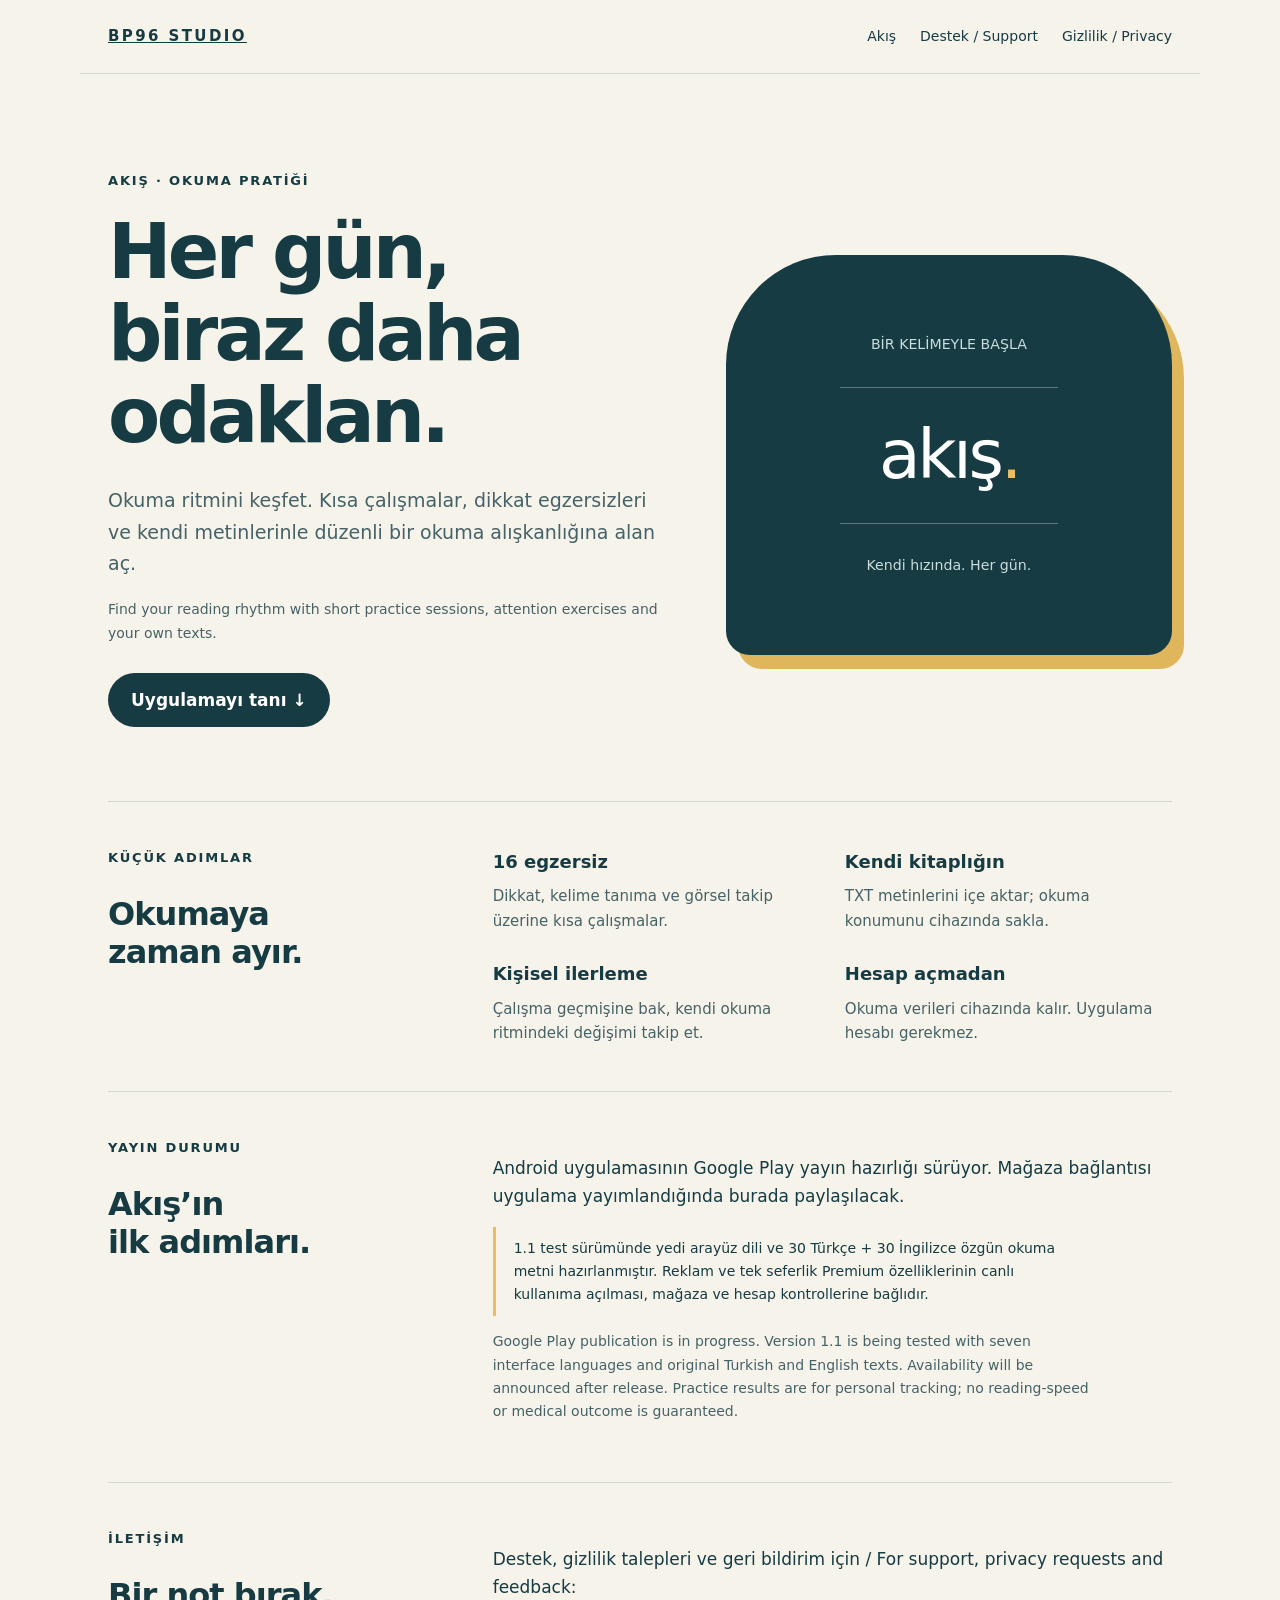
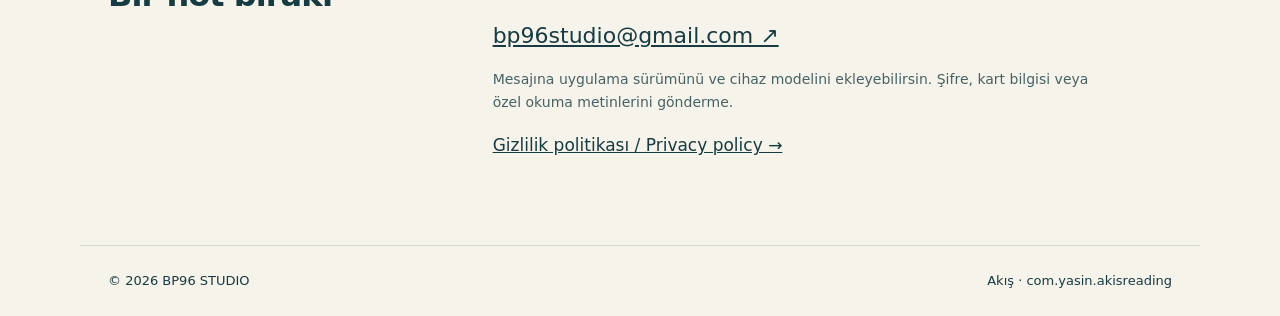
==== index.html @ a9ad48e4 "Publish BP96 STUDIO support, privacy and app-ads.txt" ====
<!doctype html>
<html lang="tr"><head><meta charset="utf-8"><meta name="viewport" content="width=device-width,initial-scale=1"><title>BP96 STUDIO · Akış</title><meta name="description" content="Akış hızlı okuma uygulaması: destek, gizlilik ve uygulama bilgileri. BP96 STUDIO."><style>
:root{color-scheme:light;--ink:#163b43;--paper:#f6f3eb;--accent:#e9bd60}*{box-sizing:border-box}body{margin:0;background:var(--paper);color:var(--ink);font:17px/1.65 system-ui,sans-serif}a{color:inherit}header,main,footer{max-width:1120px;margin:auto;padding:24px 28px}header{display:flex;justify-content:space-between;align-items:center;border-bottom:1px solid #163b4326}nav{display:flex;gap:24px;font-size:14px}nav a{text-decoration:none}.brand{font-size:15px;font-weight:800;letter-spacing:.16em}.hero{padding:72px 0 60px;display:grid;grid-template-columns:1.25fr 1fr;gap:60px;align-items:center}.eyebrow{font-size:13px;letter-spacing:.14em;text-transform:uppercase;font-weight:700}h1{font-size:clamp(42px,6vw,76px);line-height:1.08;letter-spacing:-.05em;font-weight:650;margin:20px 0 28px}h2{font-size:32px;line-height:1.2;letter-spacing:-.03em}p{max-width:67ch}.intro{font-size:19px;color:#466267}.button{display:inline-block;background:var(--ink);color:white;text-decoration:none;border-radius:50px;padding:13px 23px;font-weight:600;margin:14px 0}.reading{background:var(--ink);border-radius:110px 110px 24px 24px;min-height:400px;color:#fff;padding:46px 35px;display:flex;flex-direction:column;justify-content:center;text-align:center;box-shadow:12px 14px 0 #dfb65b}.reading .word{font-size:68px;letter-spacing:-.05em;line-height:1.1}.reading .line{height:1px;background:#ffffff4d;width:58%;margin:30px auto}.reading small{color:#c9dddd}.section{border-top:1px solid #163b4326;padding:45px 0;display:grid;grid-template-columns:1fr 2fr;gap:45px}.features{display:grid;grid-template-columns:1fr 1fr;gap:25px}.features h3{font-size:18px;margin:0 0 8px}.features p{font-size:15px;margin:0;color:#466267}.notice{border-left:3px solid var(--accent);padding:10px 18px;font-size:14px}.support{font-size:22px;word-break:break-word}footer{border-top:1px solid #163b4326;font-size:13px;display:flex;justify-content:space-between;gap:24px}.en{font-size:14px;color:#466267}@media(max-width:720px){header,main,footer{padding:20px}.hero{grid-template-columns:1fr;gap:28px;padding:40px 0}.reading{min-height:260px;border-radius:70px 70px 20px 20px}.reading .word{font-size:58px}.section{grid-template-columns:1fr;gap:14px}.features{gap:20px}nav{gap:12px;font-size:12px}footer{flex-direction:column}.support{font-size:19px}}@media(prefers-reduced-motion:no-preference){.button{transition:background .2s}.button:hover{background:#28616a}}
</style></head><body>
<header><a class="brand" href="/" aria-label="BP96 STUDIO ana sayfa">BP96 STUDIO</a><nav aria-label="Ana menü"><a href="#akis">Akış</a><a href="#support">Destek / Support</a><a href="/privacy.html">Gizlilik / Privacy</a></nav></header>
<main><section class="hero" id="akis"><div><div class="eyebrow">AKIŞ · OKUMA PRATİĞİ</div><h1>Her gün,<br>biraz daha<br>odaklan.</h1><p class="intro">Okuma ritmini keşfet. Kısa çalışmalar, dikkat egzersizleri ve kendi metinlerinle düzenli bir okuma alışkanlığına alan aç.</p><p class="en" lang="en">Find your reading rhythm with short practice sessions, attention exercises and your own texts.</p><a class="button" href="#details">Uygulamayı tanı ↓</a></div><div class="reading" role="img" aria-label="Akış okuma ritmi görseli"><small>BİR KELİMEYLE BAŞLA</small><div class="line"></div><div class="word">akış<span style="color:#e9bd60">.</span></div><div class="line"></div><small>Kendi hızında. Her gün.</small></div></section>
<section class="section" id="details"><div><div class="eyebrow">KÜÇÜK ADIMLAR</div><h2>Okumaya<br>zaman ayır.</h2></div><div class="features"><article><h3>16 egzersiz</h3><p>Dikkat, kelime tanıma ve görsel takip üzerine kısa çalışmalar.</p></article><article><h3>Kendi kitaplığın</h3><p>TXT metinlerini içe aktar; okuma konumunu cihazında sakla.</p></article><article><h3>Kişisel ilerleme</h3><p>Çalışma geçmişine bak, kendi okuma ritmindeki değişimi takip et.</p></article><article><h3>Hesap açmadan</h3><p>Okuma verileri cihazında kalır. Uygulama hesabı gerekmez.</p></article></div></section>
<section class="section"><div><div class="eyebrow">YAYIN DURUMU</div><h2>Akış’ın<br>ilk adımları.</h2></div><div><p>Android uygulamasının Google Play yayın hazırlığı sürüyor. Mağaza bağlantısı uygulama yayımlandığında burada paylaşılacak.</p><p class="notice">1.1 test sürümünde yedi arayüz dili ve 30 Türkçe + 30 İngilizce özgün okuma metni hazırlanmıştır. Reklam ve tek seferlik Premium özelliklerinin canlı kullanıma açılması, mağaza ve hesap kontrollerine bağlıdır.</p><p class="en" lang="en">Google Play publication is in progress. Version 1.1 is being tested with seven interface languages and original Turkish and English texts. Availability will be announced after release. Practice results are for personal tracking; no reading-speed or medical outcome is guaranteed.</p></div></section>
<section class="section" id="support"><div><div class="eyebrow">İLETİŞİM</div><h2>Bir not bırak.</h2></div><div><p>Destek, gizlilik talepleri ve geri bildirim için / For support, privacy requests and feedback:</p><a class="support" href="mailto:bp96studio@gmail.com">bp96studio@gmail.com ↗</a><p class="en">Mesajına uygulama sürümünü ve cihaz modelini ekleyebilirsin. Şifre, kart bilgisi veya özel okuma metinlerini gönderme.</p><p><a href="/privacy.html">Gizlilik politikası / Privacy policy →</a></p></div></section></main>
<footer><span>© 2026 BP96 STUDIO</span><span>Akış · com.yasin.akisreading</span></footer></body></html>
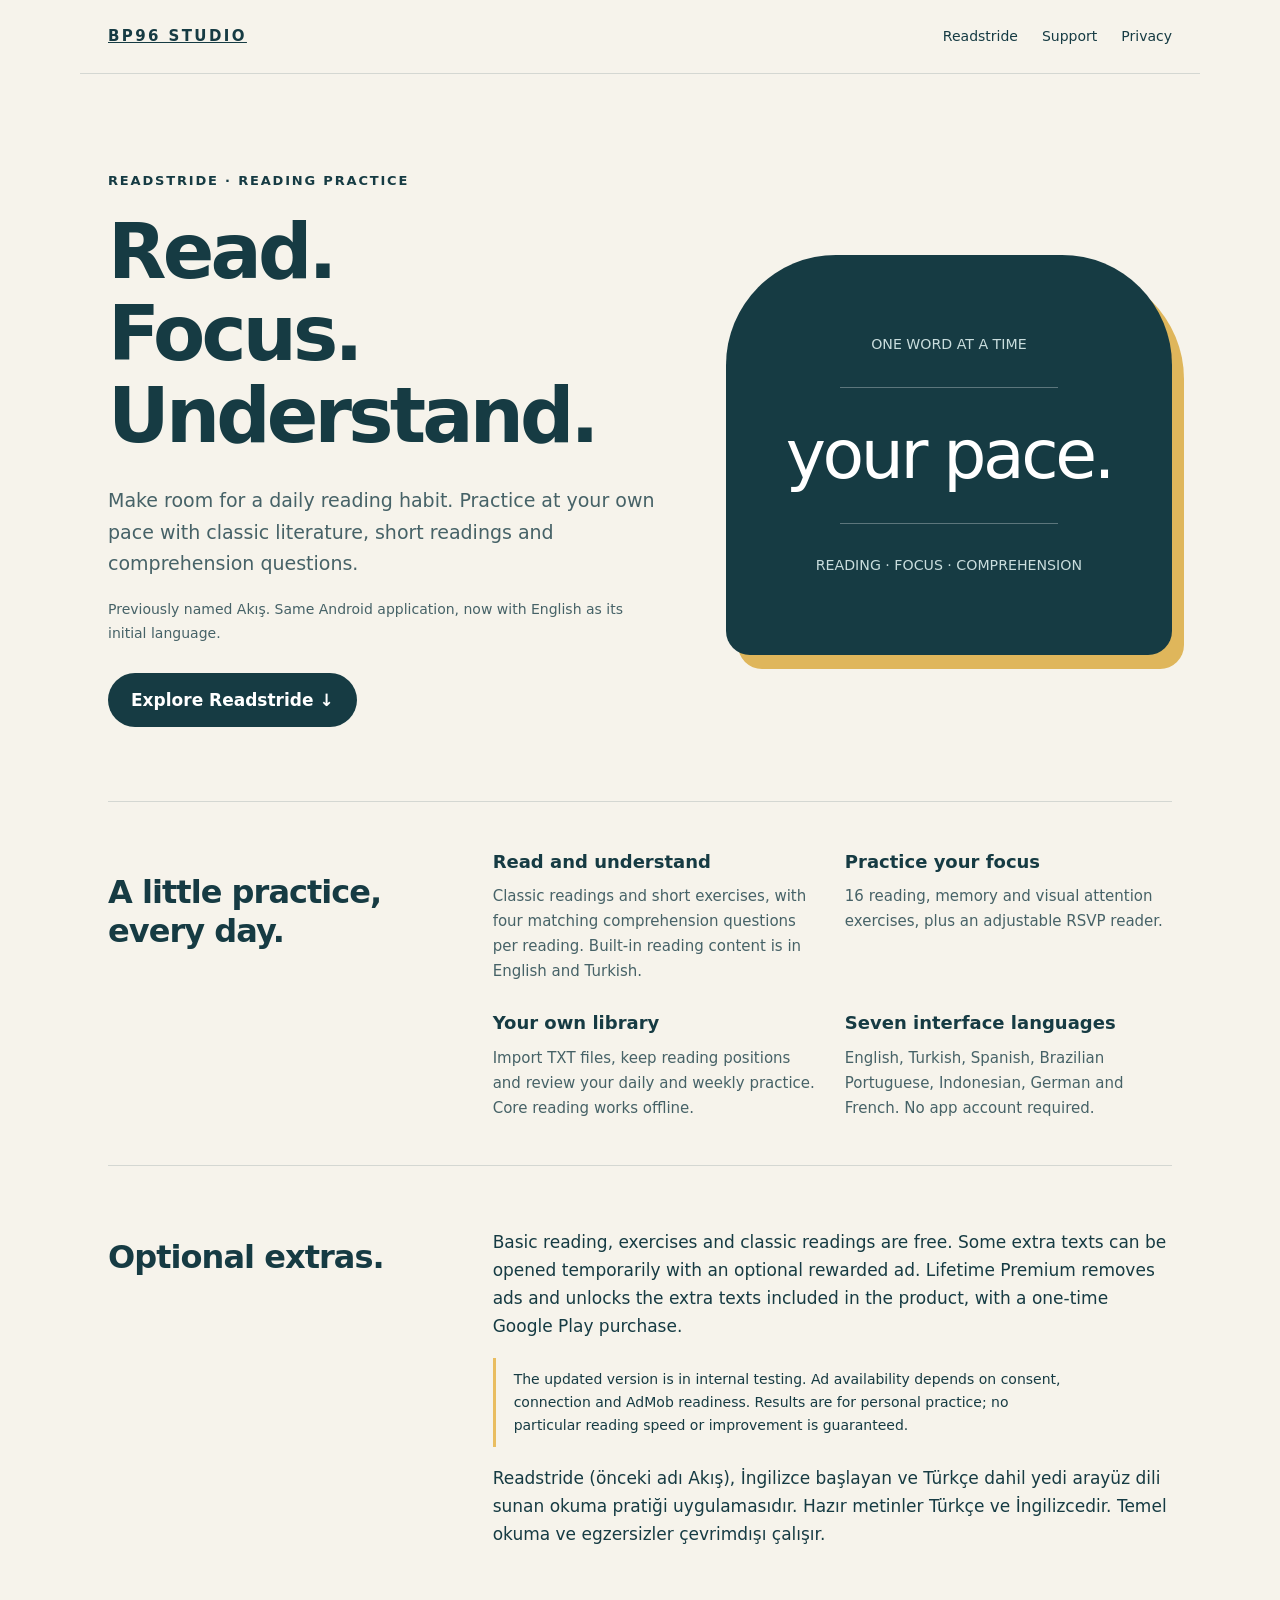
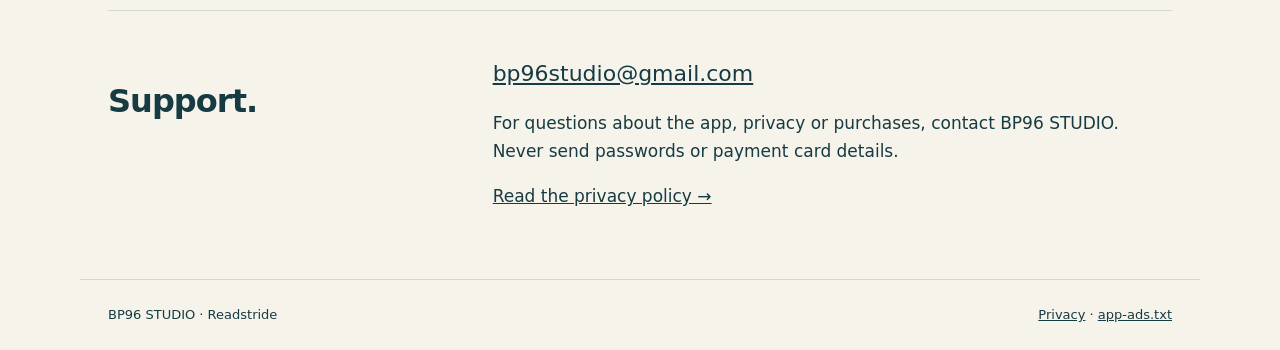
==== commit e2ac1d54: "Introduce English-first Readstride branding and current privacy versions" ====
--- a/index.html
+++ b/index.html
@@ -1,10 +1,8 @@
 <!doctype html>
-<html lang="tr"><head><meta charset="utf-8"><meta name="viewport" content="width=device-width,initial-scale=1"><title>BP96 STUDIO · Akış</title><meta name="description" content="Akış hızlı okuma uygulaması: destek, gizlilik ve uygulama bilgileri. BP96 STUDIO."><style>
+<html lang="en"><head><meta charset="utf-8"><meta name="viewport" content="width=device-width,initial-scale=1"><title>BP96 STUDIO · Readstride</title><meta name="description" content="Readstride speed reading, comprehension and focus practice. Support and privacy information from BP96 STUDIO."><style>
 :root{color-scheme:light;--ink:#163b43;--paper:#f6f3eb;--accent:#e9bd60}*{box-sizing:border-box}body{margin:0;background:var(--paper);color:var(--ink);font:17px/1.65 system-ui,sans-serif}a{color:inherit}header,main,footer{max-width:1120px;margin:auto;padding:24px 28px}header{display:flex;justify-content:space-between;align-items:center;border-bottom:1px solid #163b4326}nav{display:flex;gap:24px;font-size:14px}nav a{text-decoration:none}.brand{font-size:15px;font-weight:800;letter-spacing:.16em}.hero{padding:72px 0 60px;display:grid;grid-template-columns:1.25fr 1fr;gap:60px;align-items:center}.eyebrow{font-size:13px;letter-spacing:.14em;text-transform:uppercase;font-weight:700}h1{font-size:clamp(42px,6vw,76px);line-height:1.08;letter-spacing:-.05em;font-weight:650;margin:20px 0 28px}h2{font-size:32px;line-height:1.2;letter-spacing:-.03em}p{max-width:67ch}.intro{font-size:19px;color:#466267}.button{display:inline-block;background:var(--ink);color:white;text-decoration:none;border-radius:50px;padding:13px 23px;font-weight:600;margin:14px 0}.reading{background:var(--ink);border-radius:110px 110px 24px 24px;min-height:400px;color:#fff;padding:46px 35px;display:flex;flex-direction:column;justify-content:center;text-align:center;box-shadow:12px 14px 0 #dfb65b}.reading .word{font-size:68px;letter-spacing:-.05em;line-height:1.1}.reading .line{height:1px;background:#ffffff4d;width:58%;margin:30px auto}.reading small{color:#c9dddd}.section{border-top:1px solid #163b4326;padding:45px 0;display:grid;grid-template-columns:1fr 2fr;gap:45px}.features{display:grid;grid-template-columns:1fr 1fr;gap:25px}.features h3{font-size:18px;margin:0 0 8px}.features p{font-size:15px;margin:0;color:#466267}.notice{border-left:3px solid var(--accent);padding:10px 18px;font-size:14px}.support{font-size:22px;word-break:break-word}footer{border-top:1px solid #163b4326;font-size:13px;display:flex;justify-content:space-between;gap:24px}.en{font-size:14px;color:#466267}@media(max-width:720px){header,main,footer{padding:20px}.hero{grid-template-columns:1fr;gap:28px;padding:40px 0}.reading{min-height:260px;border-radius:70px 70px 20px 20px}.reading .word{font-size:58px}.section{grid-template-columns:1fr;gap:14px}.features{gap:20px}nav{gap:12px;font-size:12px}footer{flex-direction:column}.support{font-size:19px}}@media(prefers-reduced-motion:no-preference){.button{transition:background .2s}.button:hover{background:#28616a}}
-</style></head><body>
-<header><a class="brand" href="/" aria-label="BP96 STUDIO ana sayfa">BP96 STUDIO</a><nav aria-label="Ana menü"><a href="#akis">Akış</a><a href="#support">Destek / Support</a><a href="/privacy.html">Gizlilik / Privacy</a></nav></header>
-<main><section class="hero" id="akis"><div><div class="eyebrow">AKIŞ · OKUMA PRATİĞİ</div><h1>Her gün,<br>biraz daha<br>odaklan.</h1><p class="intro">Okuma ritmini keşfet. Kısa çalışmalar, dikkat egzersizleri ve kendi metinlerinle düzenli bir okuma alışkanlığına alan aç.</p><p class="en" lang="en">Find your reading rhythm with short practice sessions, attention exercises and your own texts.</p><a class="button" href="#details">Uygulamayı tanı ↓</a></div><div class="reading" role="img" aria-label="Akış okuma ritmi görseli"><small>BİR KELİMEYLE BAŞLA</small><div class="line"></div><div class="word">akış<span style="color:#e9bd60">.</span></div><div class="line"></div><small>Kendi hızında. Her gün.</small></div></section>
-<section class="section" id="details"><div><div class="eyebrow">KÜÇÜK ADIMLAR</div><h2>Okumaya<br>zaman ayır.</h2></div><div class="features"><article><h3>16 egzersiz</h3><p>Dikkat, kelime tanıma ve görsel takip üzerine kısa çalışmalar.</p></article><article><h3>Kendi kitaplığın</h3><p>TXT metinlerini içe aktar; okuma konumunu cihazında sakla.</p></article><article><h3>Kişisel ilerleme</h3><p>Çalışma geçmişine bak, kendi okuma ritmindeki değişimi takip et.</p></article><article><h3>Hesap açmadan</h3><p>Okuma verileri cihazında kalır. Uygulama hesabı gerekmez.</p></article></div></section>
-<section class="section"><div><div class="eyebrow">YAYIN DURUMU</div><h2>Akış’ın<br>ilk adımları.</h2></div><div><p>Android uygulamasının Google Play yayın hazırlığı sürüyor. Mağaza bağlantısı uygulama yayımlandığında burada paylaşılacak.</p><p class="notice">1.1 test sürümünde yedi arayüz dili ve 30 Türkçe + 30 İngilizce özgün okuma metni hazırlanmıştır. Reklam ve tek seferlik Premium özelliklerinin canlı kullanıma açılması, mağaza ve hesap kontrollerine bağlıdır.</p><p class="en" lang="en">Google Play publication is in progress. Version 1.1 is being tested with seven interface languages and original Turkish and English texts. Availability will be announced after release. Practice results are for personal tracking; no reading-speed or medical outcome is guaranteed.</p></div></section>
-<section class="section" id="support"><div><div class="eyebrow">İLETİŞİM</div><h2>Bir not bırak.</h2></div><div><p>Destek, gizlilik talepleri ve geri bildirim için / For support, privacy requests and feedback:</p><a class="support" href="mailto:bp96studio@gmail.com">bp96studio@gmail.com ↗</a><p class="en">Mesajına uygulama sürümünü ve cihaz modelini ekleyebilirsin. Şifre, kart bilgisi veya özel okuma metinlerini gönderme.</p><p><a href="/privacy.html">Gizlilik politikası / Privacy policy →</a></p></div></section></main>
-<footer><span>© 2026 BP96 STUDIO</span><span>Akış · com.yasin.akisreading</span></footer></body></html>
+</style></head><body><header><a class="brand" href="/">BP96 STUDIO</a><nav aria-label="Main navigation"><a href="#readstride">Readstride</a><a href="#support">Support</a><a href="/privacy.html">Privacy</a></nav></header>
+<main><section class="hero" id="readstride"><div><div class="eyebrow">READSTRIDE · READING PRACTICE</div><h1>Read.<br>Focus.<br>Understand.</h1><p class="intro">Make room for a daily reading habit. Practice at your own pace with classic literature, short readings and comprehension questions.</p><p class="en">Previously named Akış. Same Android application, now with English as its initial language.</p><a class="button" href="#details">Explore Readstride ↓</a></div><div class="reading" role="img" aria-label="A calm reading space"><small>ONE WORD AT A TIME</small><div class="line"></div><div class="word">your pace.</div><div class="line"></div><small>READING · FOCUS · COMPREHENSION</small></div></section>
+<section class="section" id="details"><h2>A little practice,<br>every day.</h2><div class="features"><div><h3>Read and understand</h3><p>Classic readings and short exercises, with four matching comprehension questions per reading. Built-in reading content is in English and Turkish.</p></div><div><h3>Practice your focus</h3><p>16 reading, memory and visual attention exercises, plus an adjustable RSVP reader.</p></div><div><h3>Your own library</h3><p>Import TXT files, keep reading positions and review your daily and weekly practice. Core reading works offline.</p></div><div><h3>Seven interface languages</h3><p>English, Turkish, Spanish, Brazilian Portuguese, Indonesian, German and French. No app account required.</p></div></div></section>
+<section class="section"><h2>Optional extras.</h2><div><p>Basic reading, exercises and classic readings are free. Some extra texts can be opened temporarily with an optional rewarded ad. Lifetime Premium removes ads and unlocks the extra texts included in the product, with a one-time Google Play purchase.</p><p class="notice">The updated version is in internal testing. Ad availability depends on consent, connection and AdMob readiness. Results are for personal practice; no particular reading speed or improvement is guaranteed.</p><p lang="tr">Readstride (önceki adı Akış), İngilizce başlayan ve Türkçe dahil yedi arayüz dili sunan okuma pratiği uygulamasıdır. Hazır metinler Türkçe ve İngilizcedir. Temel okuma ve egzersizler çevrimdışı çalışır.</p></div></section>
+<section class="section" id="support"><h2>Support.</h2><div><a class="support" href="mailto:bp96studio@gmail.com">bp96studio@gmail.com</a><p>For questions about the app, privacy or purchases, contact BP96 STUDIO. Never send passwords or payment card details.</p><a href="/privacy.html">Read the privacy policy →</a></div></section></main><footer><span>BP96 STUDIO · Readstride</span><span><a href="/privacy.html">Privacy</a> · <a href="/app-ads.txt">app-ads.txt</a></span></footer></body></html>
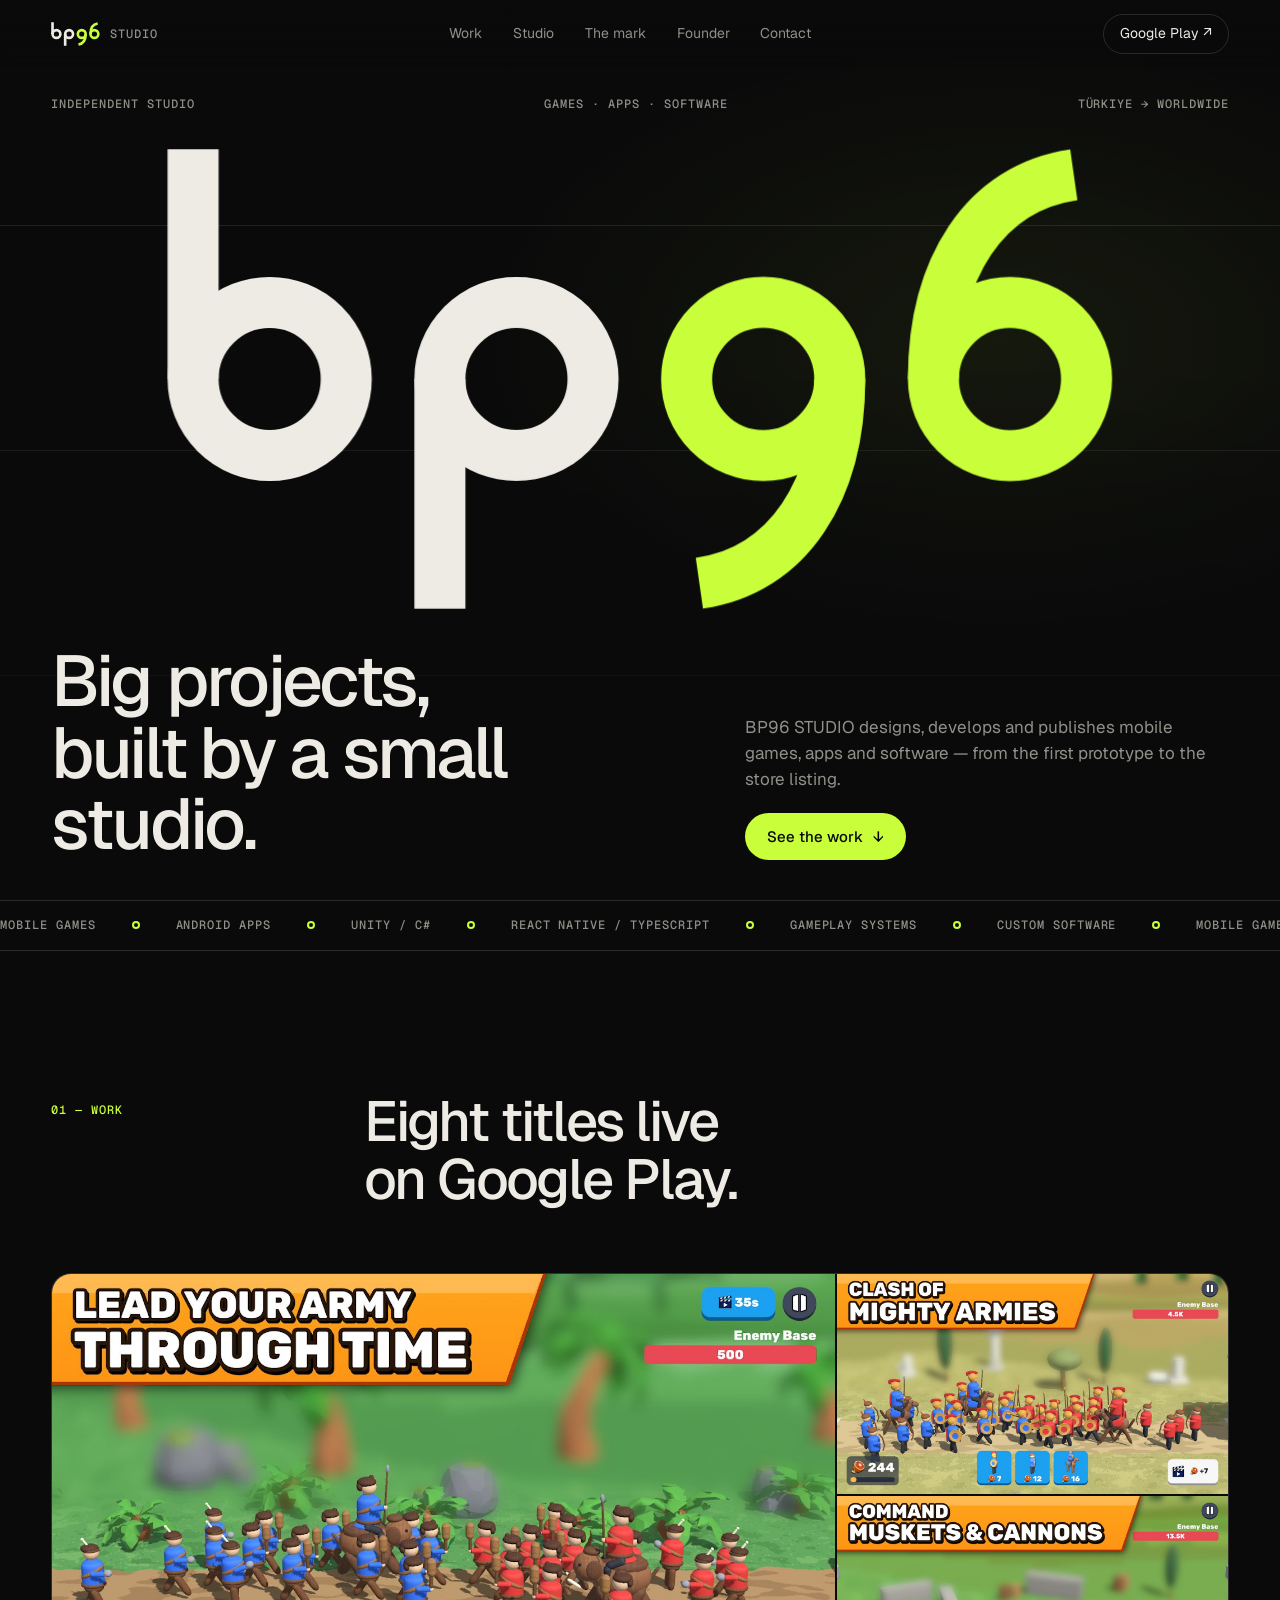
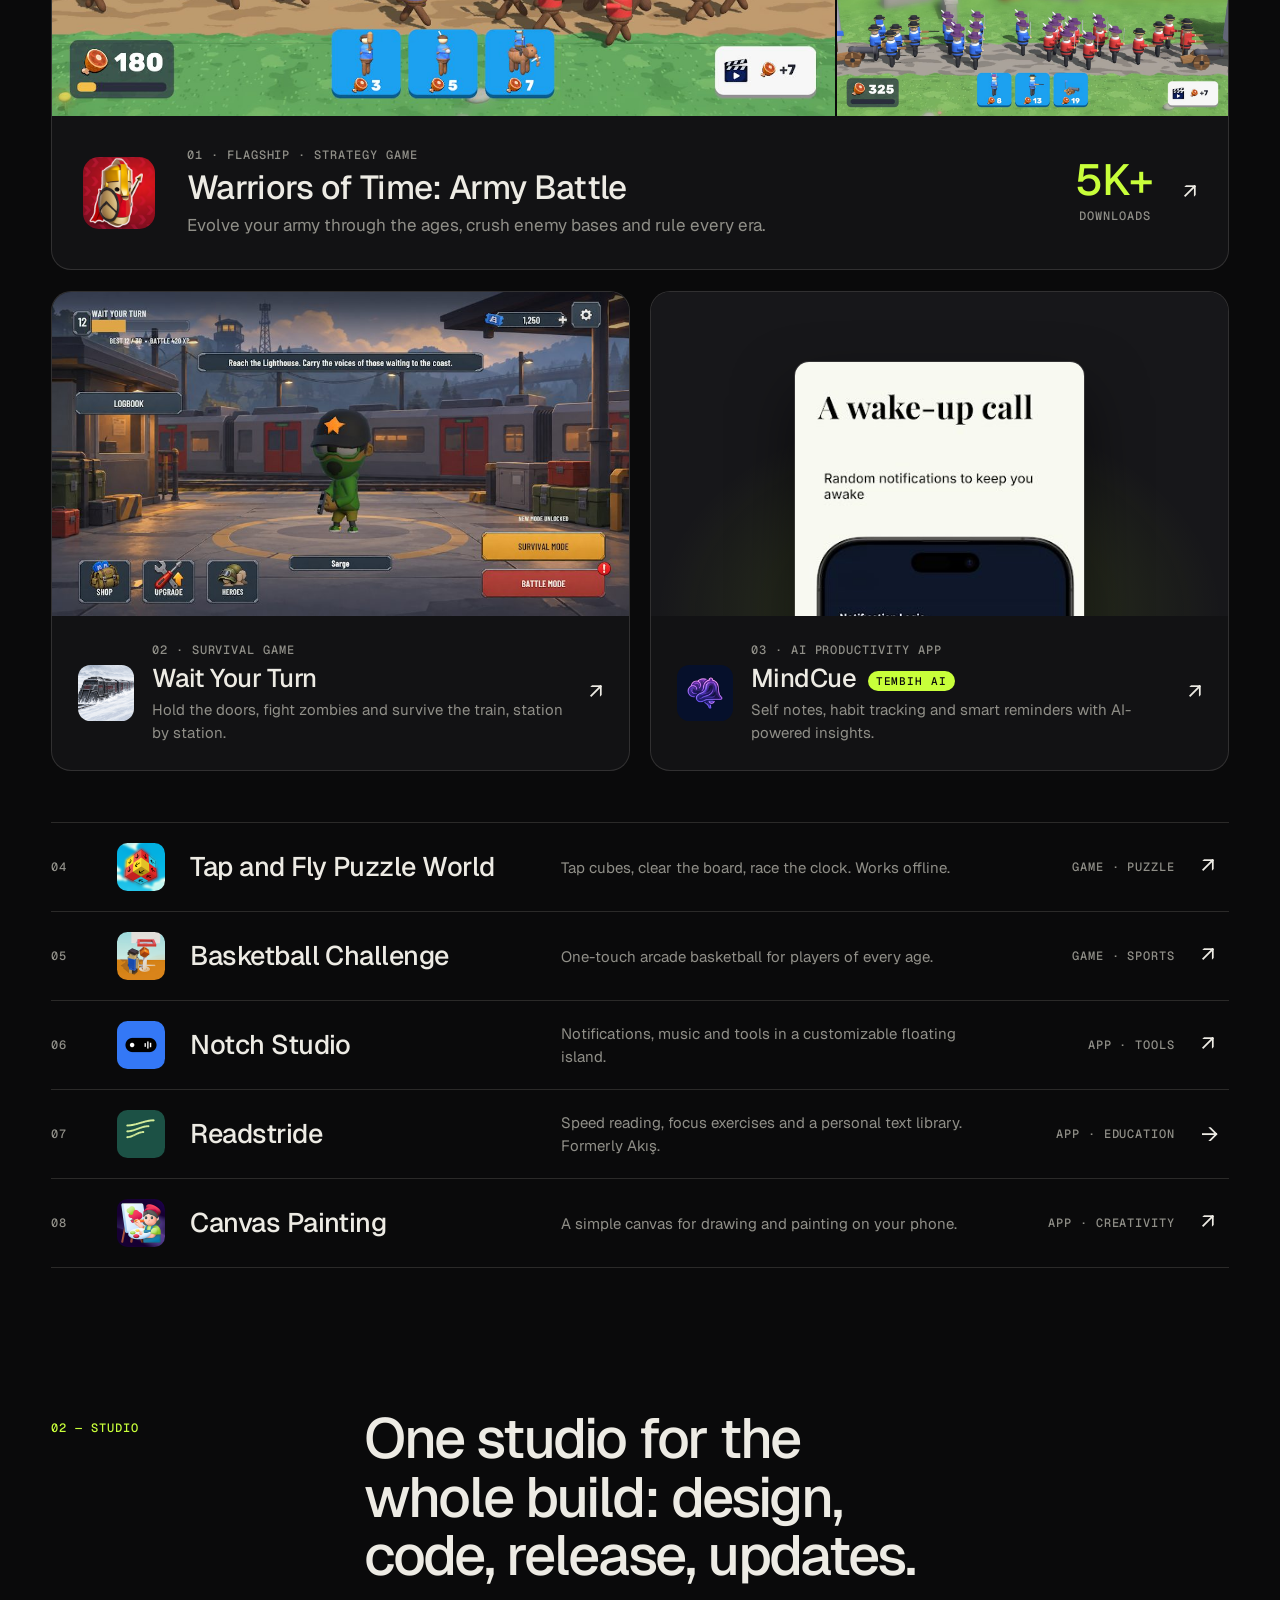
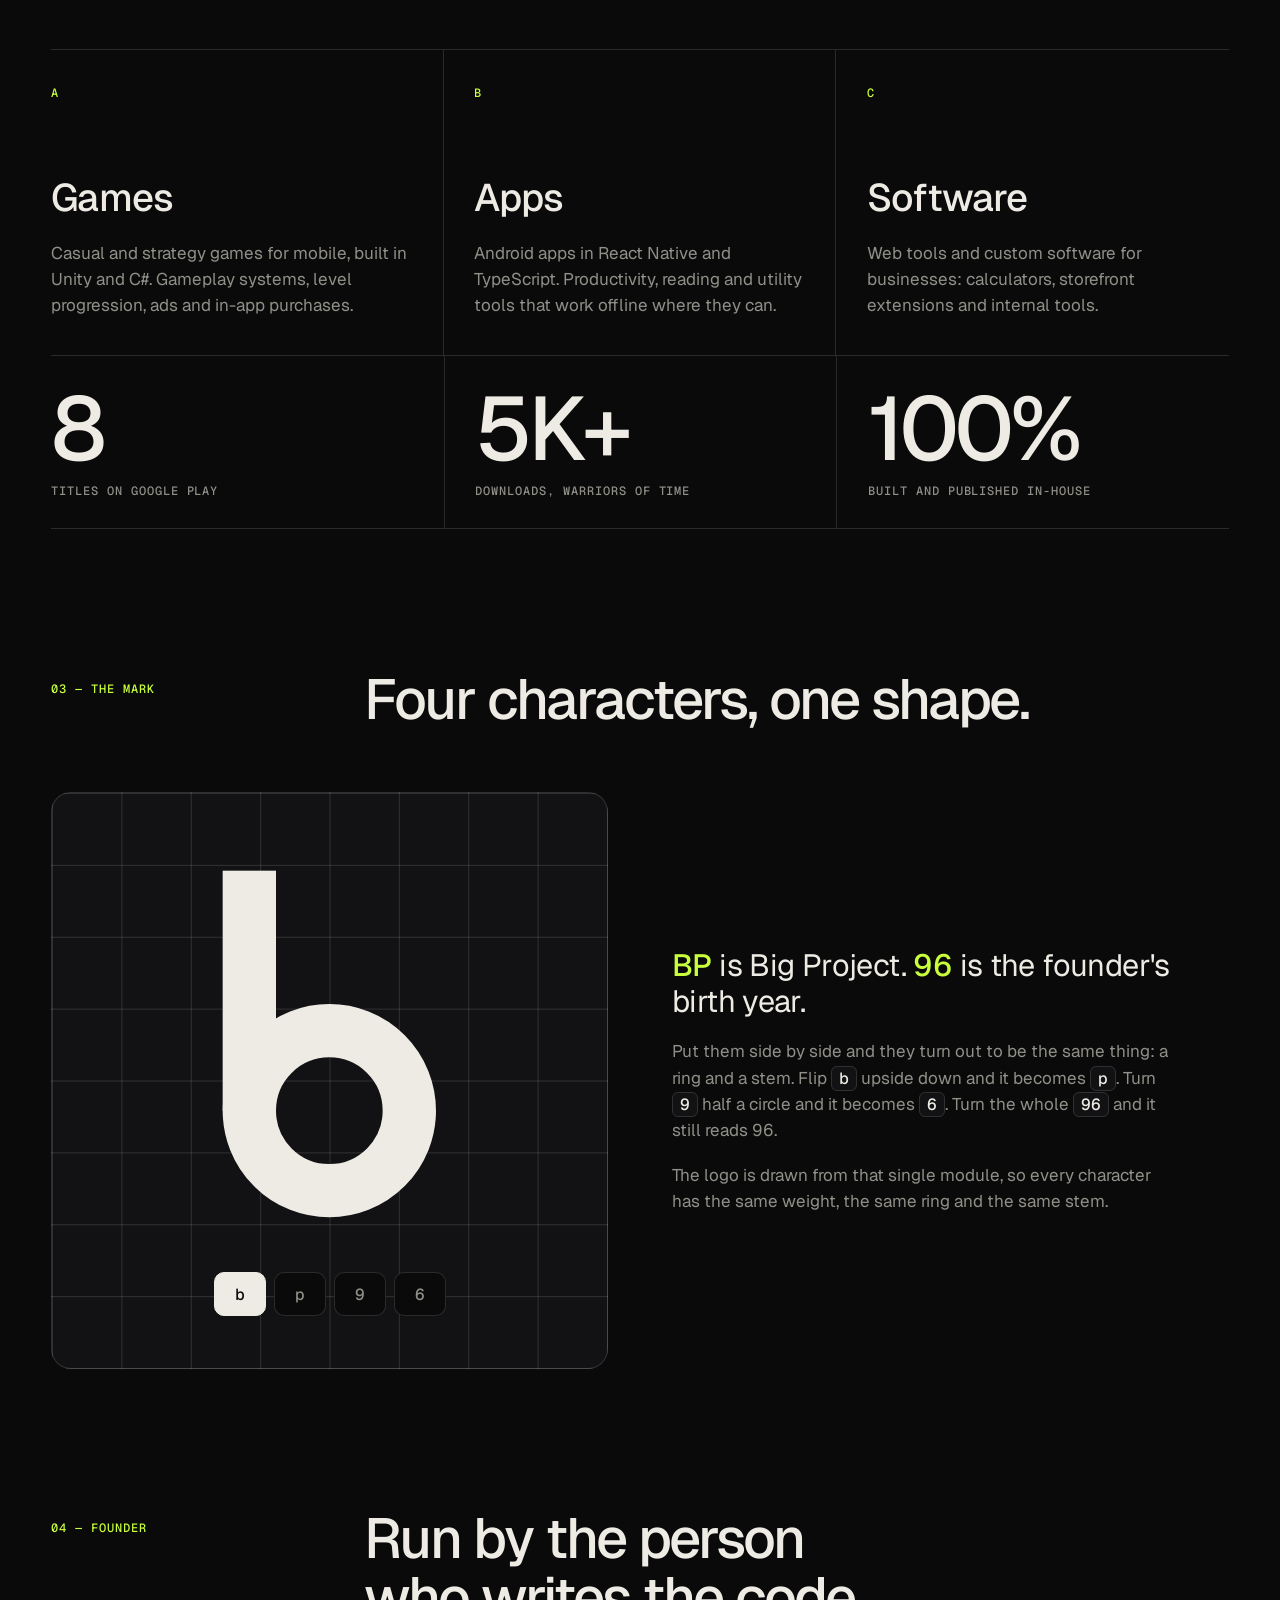
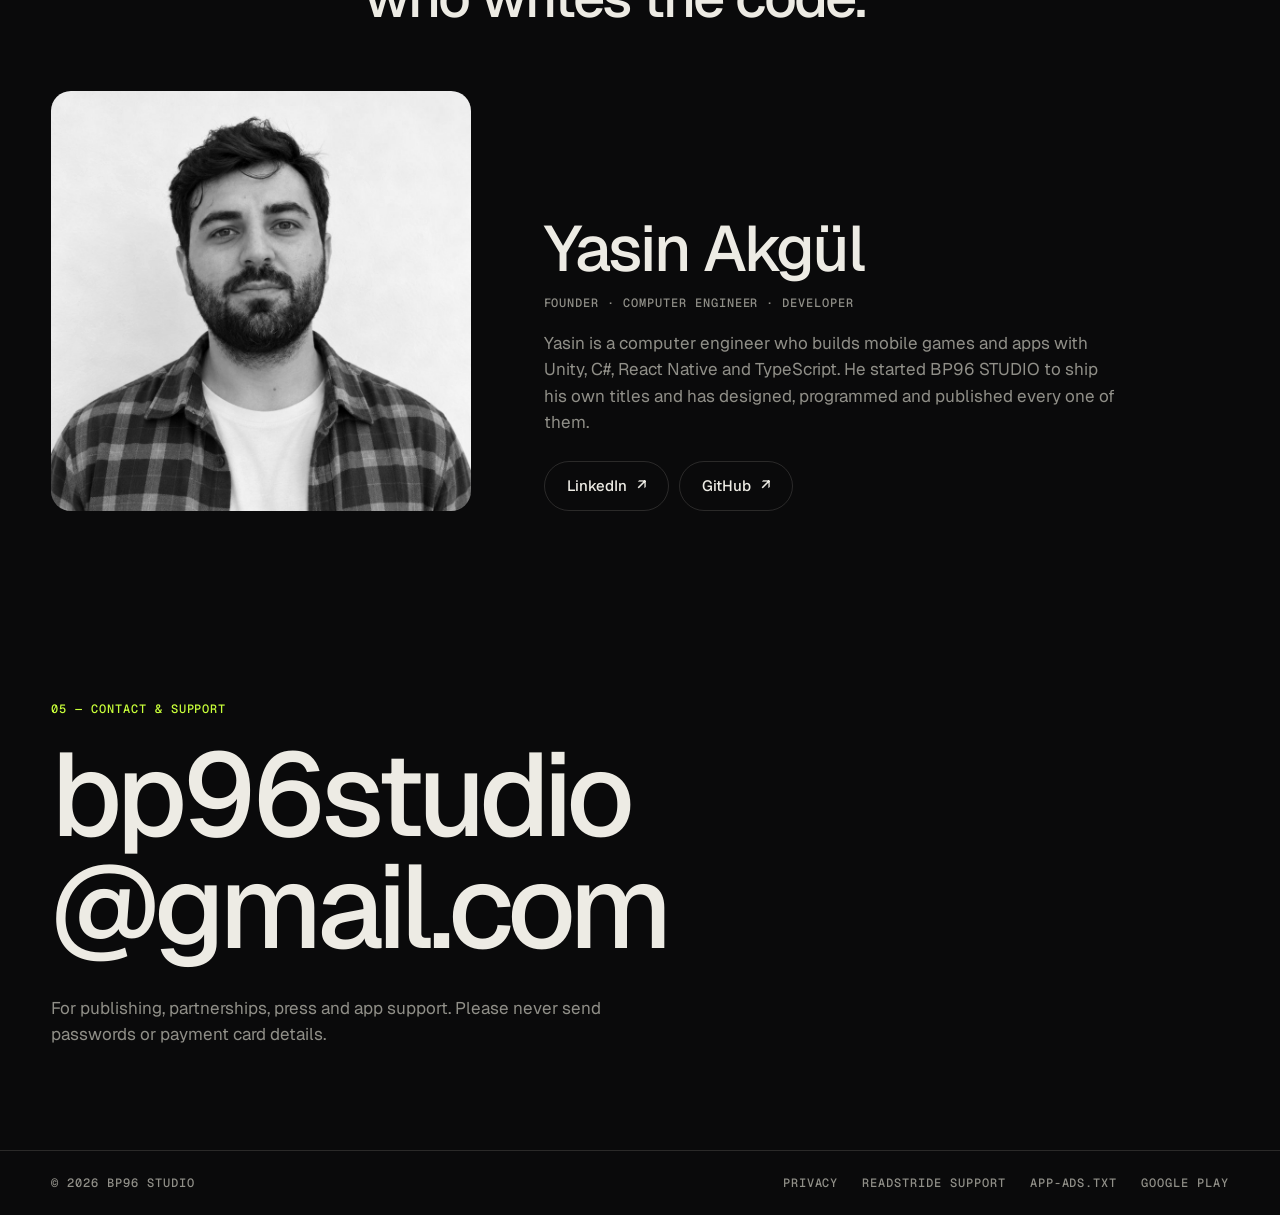
==== commit aede38a8: "Launch BP96 STUDIO studio site Replace the root page with the studio site (work, studio, the mark, f" ====
--- a/index.html
+++ b/index.html
@@ -1,8 +1,269 @@
 <!doctype html>
-<html lang="en"><head><meta charset="utf-8"><meta name="viewport" content="width=device-width,initial-scale=1"><title>BP96 STUDIO · Readstride</title><meta name="description" content="Readstride speed reading, comprehension and focus practice. Support and privacy information from BP96 STUDIO."><style>
-:root{color-scheme:light;--ink:#163b43;--paper:#f6f3eb;--accent:#e9bd60}*{box-sizing:border-box}body{margin:0;background:var(--paper);color:var(--ink);font:17px/1.65 system-ui,sans-serif}a{color:inherit}header,main,footer{max-width:1120px;margin:auto;padding:24px 28px}header{display:flex;justify-content:space-between;align-items:center;border-bottom:1px solid #163b4326}nav{display:flex;gap:24px;font-size:14px}nav a{text-decoration:none}.brand{font-size:15px;font-weight:800;letter-spacing:.16em}.hero{padding:72px 0 60px;display:grid;grid-template-columns:1.25fr 1fr;gap:60px;align-items:center}.eyebrow{font-size:13px;letter-spacing:.14em;text-transform:uppercase;font-weight:700}h1{font-size:clamp(42px,6vw,76px);line-height:1.08;letter-spacing:-.05em;font-weight:650;margin:20px 0 28px}h2{font-size:32px;line-height:1.2;letter-spacing:-.03em}p{max-width:67ch}.intro{font-size:19px;color:#466267}.button{display:inline-block;background:var(--ink);color:white;text-decoration:none;border-radius:50px;padding:13px 23px;font-weight:600;margin:14px 0}.reading{background:var(--ink);border-radius:110px 110px 24px 24px;min-height:400px;color:#fff;padding:46px 35px;display:flex;flex-direction:column;justify-content:center;text-align:center;box-shadow:12px 14px 0 #dfb65b}.reading .word{font-size:68px;letter-spacing:-.05em;line-height:1.1}.reading .line{height:1px;background:#ffffff4d;width:58%;margin:30px auto}.reading small{color:#c9dddd}.section{border-top:1px solid #163b4326;padding:45px 0;display:grid;grid-template-columns:1fr 2fr;gap:45px}.features{display:grid;grid-template-columns:1fr 1fr;gap:25px}.features h3{font-size:18px;margin:0 0 8px}.features p{font-size:15px;margin:0;color:#466267}.notice{border-left:3px solid var(--accent);padding:10px 18px;font-size:14px}.support{font-size:22px;word-break:break-word}footer{border-top:1px solid #163b4326;font-size:13px;display:flex;justify-content:space-between;gap:24px}.en{font-size:14px;color:#466267}@media(max-width:720px){header,main,footer{padding:20px}.hero{grid-template-columns:1fr;gap:28px;padding:40px 0}.reading{min-height:260px;border-radius:70px 70px 20px 20px}.reading .word{font-size:58px}.section{grid-template-columns:1fr;gap:14px}.features{gap:20px}nav{gap:12px;font-size:12px}footer{flex-direction:column}.support{font-size:19px}}@media(prefers-reduced-motion:no-preference){.button{transition:background .2s}.button:hover{background:#28616a}}
-</style></head><body><header><a class="brand" href="/">BP96 STUDIO</a><nav aria-label="Main navigation"><a href="#readstride">Readstride</a><a href="#support">Support</a><a href="/privacy.html">Privacy</a></nav></header>
-<main><section class="hero" id="readstride"><div><div class="eyebrow">READSTRIDE · READING PRACTICE</div><h1>Read.<br>Focus.<br>Understand.</h1><p class="intro">Make room for a daily reading habit. Practice at your own pace with classic literature, short readings and comprehension questions.</p><p class="en">Previously named Akış. Same Android application, now with English as its initial language.</p><a class="button" href="#details">Explore Readstride ↓</a></div><div class="reading" role="img" aria-label="A calm reading space"><small>ONE WORD AT A TIME</small><div class="line"></div><div class="word">your pace.</div><div class="line"></div><small>READING · FOCUS · COMPREHENSION</small></div></section>
-<section class="section" id="details"><h2>A little practice,<br>every day.</h2><div class="features"><div><h3>Read and understand</h3><p>Classic readings and short exercises, with four matching comprehension questions per reading. Built-in reading content is in English and Turkish.</p></div><div><h3>Practice your focus</h3><p>16 reading, memory and visual attention exercises, plus an adjustable RSVP reader.</p></div><div><h3>Your own library</h3><p>Import TXT files, keep reading positions and review your daily and weekly practice. Core reading works offline.</p></div><div><h3>Seven interface languages</h3><p>English, Turkish, Spanish, Brazilian Portuguese, Indonesian, German and French. No app account required.</p></div></div></section>
-<section class="section"><h2>Optional extras.</h2><div><p>Basic reading, exercises and classic readings are free. Some extra texts can be opened temporarily with an optional rewarded ad. Lifetime Premium removes ads and unlocks the extra texts included in the product, with a one-time Google Play purchase.</p><p class="notice">The updated version is in internal testing. Ad availability depends on consent, connection and AdMob readiness. Results are for personal practice; no particular reading speed or improvement is guaranteed.</p><p lang="tr">Readstride (önceki adı Akış), İngilizce başlayan ve Türkçe dahil yedi arayüz dili sunan okuma pratiği uygulamasıdır. Hazır metinler Türkçe ve İngilizcedir. Temel okuma ve egzersizler çevrimdışı çalışır.</p></div></section>
-<section class="section" id="support"><h2>Support.</h2><div><a class="support" href="mailto:bp96studio@gmail.com">bp96studio@gmail.com</a><p>For questions about the app, privacy or purchases, contact BP96 STUDIO. Never send passwords or payment card details.</p><a href="/privacy.html">Read the privacy policy →</a></div></section></main><footer><span>BP96 STUDIO · Readstride</span><span><a href="/privacy.html">Privacy</a> · <a href="/app-ads.txt">app-ads.txt</a></span></footer></body></html>+<html lang="en">
+<head>
+<meta charset="utf-8">
+<meta name="viewport" content="width=device-width,initial-scale=1">
+<title>BP96 STUDIO — Mobile games, apps and software</title>
+<meta name="description" content="BP96 STUDIO is an independent studio that designs, develops and publishes mobile games, apps and software. Makers of Warriors of Time: Army Battle.">
+<meta name="theme-color" content="#0a0a0b">
+<meta property="og:title" content="BP96 STUDIO — Mobile games, apps and software">
+<meta property="og:description" content="Big projects, built by a small studio. Makers of Warriors of Time: Army Battle.">
+<meta property="og:type" content="website">
+<meta property="og:url" content="https://yasinakgulbp.github.io/">
+<meta property="og:image" content="https://yasinakgulbp.github.io/assets/og.png">
+<meta name="twitter:card" content="summary_large_image">
+<link rel="icon" href="assets/favicon.svg" type="image/svg+xml">
+<link rel="preconnect" href="https://fonts.googleapis.com">
+<link rel="preconnect" href="https://fonts.gstatic.com" crossorigin>
+<link href="https://fonts.googleapis.com/css2?family=Geist:wght@300..700&family=Geist+Mono:wght@400;500&display=swap" rel="stylesheet">
+<link rel="stylesheet" href="assets/style.css">
+<script>document.documentElement.classList.add('js')</script>
+<script type="application/ld+json">
+{"@context":"https://schema.org","@type":"Organization","name":"BP96 STUDIO","url":"https://yasinakgulbp.github.io/","email":"bp96studio@gmail.com","founder":{"@type":"Person","name":"Yasin Akgül","sameAs":["https://www.linkedin.com/in/yasinakgul/","https://github.com/yasinakgulbp"]},"sameAs":["https://play.google.com/store/apps/dev?id=5393792970838521727","https://github.com/yasinakgulbp"]}
+</script>
+</head>
+<body>
+
+<!-- Shared glyph modules: one ring, one stem -->
+<svg width="0" height="0" style="position:absolute" aria-hidden="true">
+  <defs>
+    <g id="m-s">
+      <rect width="100" height="160" fill="none"/>
+      <circle cx="50" cy="110" r="36" fill="none" stroke="currentColor" stroke-width="24"/>
+      <rect x="2" y="2" width="24" height="108" fill="currentColor"/>
+    </g>
+    <g id="m-c">
+      <rect width="100" height="160" fill="none"/>
+      <circle cx="50" cy="110" r="36" fill="none" stroke="currentColor" stroke-width="24"/>
+      <path d="M14 110C14 58 38 20 80 14" fill="none" stroke="currentColor" stroke-width="24"/>
+    </g>
+  </defs>
+</svg>
+
+<header class="nav">
+  <a class="brand" href="#top" aria-label="BP96 STUDIO — home">
+    <svg viewBox="0 0 448 220" class="brand-mark" aria-hidden="true">
+      <g transform="translate(0 0)"><use href="#m-s"/></g>
+      <g transform="translate(116 60)"><g transform="translate(0 160) scale(1 -1)"><use href="#m-s"/></g></g>
+      <g transform="translate(232 60)" class="acc"><g transform="rotate(180 50 80)"><use href="#m-c"/></g></g>
+      <g transform="translate(348 0)" class="acc"><use href="#m-c"/></g>
+    </svg>
+    <span class="mono">STUDIO</span>
+  </a>
+  <nav aria-label="Main">
+    <a href="#work">Work</a>
+    <a href="#studio">Studio</a>
+    <a href="#mark">The mark</a>
+    <a href="#founder">Founder</a>
+    <a href="#support">Contact</a>
+  </nav>
+  <a class="pill" href="https://play.google.com/store/apps/dev?id=5393792970838521727" target="_blank" rel="noopener">Google Play <span aria-hidden="true">↗</span></a>
+</header>
+
+<main id="top">
+
+<section class="hero">
+  <div class="hero-meta mono">
+    <span>Independent studio</span>
+    <span>Games · Apps · Software</span>
+    <span>Türkiye → Worldwide</span>
+  </div>
+
+  <svg viewBox="0 0 448 220" class="mark" role="img" aria-label="bp96">
+    <g class="cell c-b"><g class="gl"><use href="#m-s"/></g></g>
+    <g class="cell c-p"><g class="gl"><use href="#m-s"/></g></g>
+    <g class="cell c-9 acc"><g class="gl"><use href="#m-c"/></g></g>
+    <g class="cell c-6 acc"><g class="gl"><use href="#m-c"/></g></g>
+  </svg>
+
+  <div class="hero-foot">
+    <h1>Big projects,<br>built by a small studio.</h1>
+    <div class="hero-side">
+      <p>BP96 STUDIO designs, develops and publishes mobile games, apps and software — from the first prototype to the store listing.</p>
+      <a class="btn" href="#work">See the work <span aria-hidden="true">↓</span></a>
+    </div>
+  </div>
+</section>
+
+<div class="ticker mono" aria-hidden="true">
+  <div class="ticker-track">
+    <span>Mobile games</span><i></i><span>Android apps</span><i></i><span>Unity / C#</span><i></i><span>React Native / TypeScript</span><i></i><span>Gameplay systems</span><i></i><span>Custom software</span><i></i>
+    <span>Mobile games</span><i></i><span>Android apps</span><i></i><span>Unity / C#</span><i></i><span>React Native / TypeScript</span><i></i><span>Gameplay systems</span><i></i><span>Custom software</span><i></i>
+  </div>
+</div>
+
+<section class="sec" id="work">
+  <div class="sec-head rv">
+    <span class="mono idx">01 — Work</span>
+    <h2>Eight titles live on Google Play.</h2>
+  </div>
+
+  <a class="feat rv" href="https://play.google.com/store/apps/details?id=com.Bp96Studio.WarriorsOfTime" target="_blank" rel="noopener">
+    <div class="feat-shots">
+      <img src="assets/apps/wot-s3.jpg" alt="Warriors of Time gameplay: two armies clash on a jungle road" width="1400" height="788">
+      <img src="assets/apps/wot-s2.jpg" alt="Warriors of Time gameplay: ancient armies with shields and cavalry" width="1400" height="788" loading="lazy">
+      <img src="assets/apps/wot-s1.jpg" alt="Warriors of Time gameplay: musketeers and cannons" width="1400" height="788" loading="lazy">
+    </div>
+    <div class="feat-info">
+      <img class="icon" src="assets/apps/wot.png" alt="" width="72" height="72">
+      <div>
+        <span class="mono tag">01 · Flagship · Strategy game</span>
+        <h3>Warriors of Time: Army Battle</h3>
+        <p>Evolve your army through the ages, crush enemy bases and rule every era.</p>
+      </div>
+      <div class="feat-num"><b>5K+</b><span class="mono">downloads</span></div>
+      <span class="go" aria-hidden="true">↗</span>
+    </div>
+  </a>
+
+  <div class="duo">
+    <a class="card rv" href="https://play.google.com/store/apps/details?id=com.Bp96studio.waityourturn" target="_blank" rel="noopener">
+      <div class="shot"><img src="assets/apps/s-wyt.jpg" alt="Wait Your Turn gameplay on a train platform" width="900" height="506" loading="lazy"></div>
+      <div class="card-info">
+        <img class="icon" src="assets/apps/wyt.png" alt="" width="56" height="56" loading="lazy">
+        <div>
+          <span class="mono tag">02 · Survival game</span>
+          <h3>Wait Your Turn</h3>
+          <p>Hold the doors, fight zombies and survive the train, station by station.</p>
+        </div>
+        <span class="go" aria-hidden="true">↗</span>
+      </div>
+    </a>
+    <a class="card rv" href="https://play.google.com/store/apps/details?id=com.tembih.app" target="_blank" rel="noopener">
+      <div class="shot portrait"><img src="assets/apps/s-mindcue.jpg" alt="MindCue app screen" width="322" height="700" loading="lazy"></div>
+      <div class="card-info">
+        <img class="icon" src="assets/apps/mindcue.png" alt="" width="56" height="56" loading="lazy">
+        <div>
+          <span class="mono tag">03 · AI productivity app</span>
+          <h3>MindCue <small>Tembih AI</small></h3>
+          <p>Self notes, habit tracking and smart reminders with AI-powered insights.</p>
+        </div>
+        <span class="go" aria-hidden="true">↗</span>
+      </div>
+    </a>
+  </div>
+
+  <ul class="list">
+    <li class="rv"><a href="https://play.google.com/store/apps/details?id=com.Bp96Studio.TapandFly" target="_blank" rel="noopener" data-peek="assets/apps/s-taf.jpg">
+      <span class="mono n">04</span><img src="assets/apps/taf.png" alt="" width="48" height="48" loading="lazy">
+      <span class="t">Tap and Fly Puzzle World</span><span class="d">Tap cubes, clear the board, race the clock. Works offline.</span>
+      <span class="mono c">Game · Puzzle</span><span class="go" aria-hidden="true">↗</span></a></li>
+    <li class="rv"><a href="https://play.google.com/store/apps/details?id=com.bp96studio.BasketballChalenge" target="_blank" rel="noopener" data-peek="assets/apps/s-bball.jpg">
+      <span class="mono n">05</span><img src="assets/apps/bball.png" alt="" width="48" height="48" loading="lazy">
+      <span class="t">Basketball Challenge</span><span class="d">One-touch arcade basketball for players of every age.</span>
+      <span class="mono c">Game · Sports</span><span class="go" aria-hidden="true">↗</span></a></li>
+    <li class="rv"><a href="https://play.google.com/store/apps/details?id=com.bp96studio.notchstudio" target="_blank" rel="noopener" data-peek="assets/apps/s-notch.jpg">
+      <span class="mono n">06</span><img src="assets/apps/notch.png" alt="" width="48" height="48" loading="lazy">
+      <span class="t">Notch Studio</span><span class="d">Notifications, music and tools in a customizable floating island.</span>
+      <span class="mono c">App · Tools</span><span class="go" aria-hidden="true">↗</span></a></li>
+    <li class="rv" id="readstride"><a href="readstride.html" data-peek="assets/apps/s-read.jpg">
+      <span class="mono n">07</span><img src="assets/apps/read.png" alt="" width="48" height="48" loading="lazy">
+      <span class="t">Readstride</span><span class="d">Speed reading, focus exercises and a personal text library. Formerly Akış.</span>
+      <span class="mono c">App · Education</span><span class="go" aria-hidden="true">→</span></a></li>
+    <li class="rv"><a href="https://play.google.com/store/apps/details?id=com.BP96STUDIO.CanvasPainting" target="_blank" rel="noopener" data-peek="assets/apps/s-canvas.jpg">
+      <span class="mono n">08</span><img src="assets/apps/canvas.png" alt="" width="48" height="48" loading="lazy">
+      <span class="t">Canvas Painting</span><span class="d">A simple canvas for drawing and painting on your phone.</span>
+      <span class="mono c">App · Creativity</span><span class="go" aria-hidden="true">↗</span></a></li>
+  </ul>
+</section>
+
+<section class="sec" id="studio">
+  <div class="sec-head rv">
+    <span class="mono idx">02 — Studio</span>
+    <h2>One studio for the whole build: design, code, release, updates.</h2>
+  </div>
+  <div class="cols">
+    <article class="rv">
+      <span class="mono">A</span>
+      <h3>Games</h3>
+      <p>Casual and strategy games for mobile, built in Unity and C#. Gameplay systems, level progression, ads and in-app purchases.</p>
+    </article>
+    <article class="rv">
+      <span class="mono">B</span>
+      <h3>Apps</h3>
+      <p>Android apps in React Native and TypeScript. Productivity, reading and utility tools that work offline where they can.</p>
+    </article>
+    <article class="rv">
+      <span class="mono">C</span>
+      <h3>Software</h3>
+      <p>Web tools and custom software for businesses: calculators, storefront extensions and internal tools.</p>
+    </article>
+  </div>
+  <dl class="stats rv">
+    <div><dt>8</dt><dd class="mono">titles on Google Play</dd></div>
+    <div><dt>5K+</dt><dd class="mono">downloads, Warriors of Time</dd></div>
+    <div><dt>100%</dt><dd class="mono">built and published in-house</dd></div>
+  </dl>
+</section>
+
+<section class="sec mark-sec" id="mark">
+  <div class="sec-head rv">
+    <span class="mono idx">03 — The mark</span>
+    <h2>Four characters, one shape.</h2>
+  </div>
+  <div class="mark-grid">
+    <div class="demo rv">
+      <svg viewBox="-10 -10 120 180" class="demo-svg" data-state="b" aria-hidden="true">
+        <g class="demo-gl">
+          <rect width="100" height="160" fill="none"/>
+          <circle cx="50" cy="110" r="36" fill="none" stroke="currentColor" stroke-width="24"/>
+          <rect class="st-s" x="2" y="2" width="24" height="108" fill="currentColor"/>
+          <path class="st-c" d="M14 110C14 58 38 20 80 14" fill="none" stroke="currentColor" stroke-width="24"/>
+        </g>
+      </svg>
+      <div class="demo-keys" role="group" aria-label="Show character">
+        <button type="button" data-k="b" aria-pressed="true">b</button>
+        <button type="button" data-k="p" aria-pressed="false">p</button>
+        <button type="button" data-k="9" aria-pressed="false">9</button>
+        <button type="button" data-k="6" aria-pressed="false">6</button>
+      </div>
+    </div>
+    <div class="mark-copy rv">
+      <p class="lead"><b>BP</b> is Big Project. <b>96</b> is the founder's birth year.</p>
+      <p>Put them side by side and they turn out to be the same thing: a ring and a stem. Flip <i>b</i> upside down and it becomes <i>p</i>. Turn <i>9</i> half a circle and it becomes <i>6</i>. Turn the whole <i>96</i> and it still reads 96.</p>
+      <p>The logo is drawn from that single module, so every character has the same weight, the same ring and the same stem.</p>
+    </div>
+  </div>
+</section>
+
+<section class="sec" id="founder">
+  <div class="sec-head rv">
+    <span class="mono idx">04 — Founder</span>
+    <h2>Run by the person who writes the code.</h2>
+  </div>
+  <div class="founder">
+    <figure class="rv"><img src="assets/yasin.jpg" alt="Yasin Akgül" width="900" height="900" loading="lazy"></figure>
+    <div class="rv">
+      <h3>Yasin Akgül</h3>
+      <span class="mono tag">Founder · Computer engineer · Developer</span>
+      <p>Yasin is a computer engineer who builds mobile games and apps with Unity, C#, React Native and TypeScript. He started BP96 STUDIO to ship his own titles and has designed, programmed and published every one of them.</p>
+      <div class="links">
+        <a class="btn ghost" href="https://www.linkedin.com/in/yasinakgul/" target="_blank" rel="noopener">LinkedIn <span aria-hidden="true">↗</span></a>
+        <a class="btn ghost" href="https://github.com/yasinakgulbp" target="_blank" rel="noopener">GitHub <span aria-hidden="true">↗</span></a>
+      </div>
+    </div>
+  </div>
+</section>
+
+<section class="contact" id="support">
+  <span class="mono idx rv">05 — Contact &amp; support</span>
+  <a class="mail rv" href="mailto:bp96studio@gmail.com">bp96studio<wbr>@gmail.com</a>
+  <p class="rv">For publishing, partnerships, press and app support. Please never send passwords or payment card details.</p>
+</section>
+
+</main>
+
+<footer class="foot mono">
+  <span>© <span id="y">2026</span> BP96 STUDIO</span>
+  <nav aria-label="Footer">
+    <a href="privacy.html">Privacy</a>
+    <a href="readstride.html">Readstride support</a>
+    <a href="app-ads.txt">app-ads.txt</a>
+    <a href="https://play.google.com/store/apps/dev?id=5393792970838521727" target="_blank" rel="noopener">Google Play</a>
+  </nav>
+</footer>
+
+<div class="peek" aria-hidden="true"><img alt=""></div>
+<script src="assets/main.js" defer></script>
+</body>
+</html>
--- a/assets/style.css
+++ b/assets/style.css
@@ -0,0 +1,214 @@
+:root{
+  --bg:#0a0a0b;--bg2:#121214;--fg:#edebe4;--mute:#908f88;--line:rgba(237,235,228,.14);
+  --acc:#c8ff3a;--pad:clamp(20px,4vw,56px);
+  --sans:"Geist",system-ui,-apple-system,"Segoe UI",sans-serif;
+  --mono:"Geist Mono",ui-monospace,Consolas,monospace;
+  --ease:cubic-bezier(.7,0,.2,1);
+  color-scheme:dark;
+}
+*{box-sizing:border-box}
+html{scroll-behavior:smooth;scroll-padding-top:72px}
+body{margin:0;background:var(--bg);color:var(--fg);font:400 17px/1.55 var(--sans);-webkit-font-smoothing:antialiased;overflow-x:hidden}
+img{max-width:100%;display:block;height:auto}
+a{color:inherit;text-decoration:none}
+h1,h2,h3,p,ul,dl,dd,figure{margin:0;padding:0}
+ul{list-style:none}
+::selection{background:var(--acc);color:#0a0a0b}
+:focus-visible{outline:2px solid var(--acc);outline-offset:3px;border-radius:4px}
+.mono{font:500 12px/1.4 var(--mono);letter-spacing:.08em;text-transform:uppercase}
+.acc{color:var(--acc)}
+
+/* nav */
+.nav{position:fixed;inset:0 0 auto 0;z-index:20;display:flex;align-items:center;justify-content:space-between;gap:24px;padding:14px var(--pad);background:linear-gradient(rgba(10,10,11,.92),rgba(10,10,11,.6) 70%,transparent);backdrop-filter:blur(8px);-webkit-backdrop-filter:blur(8px)}
+.brand{display:flex;align-items:center;gap:10px}
+.brand-mark{height:24px;width:auto;display:block}
+.brand .mono{color:var(--mute);margin-top:2px}
+.nav nav{display:flex;gap:clamp(16px,2.4vw,36px);font-size:14px}
+.nav nav a{color:var(--mute);transition:color .2s}
+.nav nav a:hover{color:var(--fg)}
+.pill{font-size:14px;border:1px solid var(--line);border-radius:99px;padding:8px 16px;transition:background .25s,color .25s,border-color .25s;white-space:nowrap}
+.pill:hover{background:var(--acc);color:#0a0a0b;border-color:var(--acc)}
+
+/* hero */
+.hero{min-height:100svh;display:flex;flex-direction:column;justify-content:space-between;gap:28px;padding:96px var(--pad) 40px;position:relative}
+.hero::before{content:"";position:absolute;inset:0;pointer-events:none;background:
+  radial-gradient(60% 50% at 78% 38%,rgba(200,255,58,.09),transparent 70%),
+  linear-gradient(var(--line) 1px,transparent 1px) 0 0/100% 25%;
+  mask-image:linear-gradient(#000 40%,transparent);-webkit-mask-image:linear-gradient(#000 40%,transparent);opacity:.7}
+.hero-meta{display:flex;justify-content:space-between;gap:16px;color:var(--mute);position:relative}
+.mark{width:100%;max-height:52svh;display:block;position:relative;overflow:visible}
+.cell{transform-box:view-box}
+.c-b{transform:translate(0,0)}
+.c-p{transform:translate(116px,60px)}
+.c-9{transform:translate(232px,60px)}
+.c-6{transform:translate(348px,0)}
+.gl{transform-box:fill-box;transform-origin:50% 50%}
+.c-p .gl{transform:scaleY(-1)}
+.c-9 .gl{transform:rotate(180deg)}
+@media (prefers-reduced-motion:no-preference){
+  .cell{animation:rise .9s var(--ease) both}
+  .c-p{animation:rise-p 2.1s var(--ease) both;animation-delay:.08s}
+  .c-9{animation:rise-p9 2.1s var(--ease) both;animation-delay:.16s}
+  .c-6{animation-delay:.24s}
+  .c-p .gl{animation:flip 1.1s var(--ease) 1.05s both}
+  .c-9 .gl{animation:turn 1.1s var(--ease) 1.2s both}
+  @keyframes rise{from{opacity:0;translate:0 40px}to{opacity:1;translate:0 0}}
+  @keyframes rise-p{0%{opacity:0;transform:translate(116px,40px)}40%{opacity:1;transform:translate(116px,0)}55%{transform:translate(116px,0)}100%{transform:translate(116px,60px)}}
+  @keyframes rise-p9{0%{opacity:0;transform:translate(232px,40px)}40%{opacity:1;transform:translate(232px,0)}60%{transform:translate(232px,0)}100%{transform:translate(232px,60px)}}
+  @keyframes flip{from{transform:scaleY(1)}to{transform:scaleY(-1)}}
+  @keyframes turn{from{transform:rotate(0)}to{transform:rotate(180deg)}}
+}
+.hero-foot{display:grid;grid-template-columns:1.3fr 1fr;gap:32px;align-items:end;position:relative}
+h1{font-size:clamp(36px,5.6vw,88px);line-height:1;letter-spacing:-.04em;font-weight:500;text-wrap:balance}
+.hero-side{max-width:44ch;justify-self:end;color:var(--mute)}
+.hero-side p{margin-bottom:20px}
+.btn{display:inline-flex;gap:10px;align-items:center;background:var(--acc);color:#0a0a0b;font-weight:500;font-size:15px;border-radius:99px;padding:12px 22px;transition:transform .25s var(--ease),background .25s}
+.btn:hover{transform:translateY(-2px)}
+.btn.ghost{background:none;color:var(--fg);border:1px solid var(--line)}
+.btn.ghost:hover{background:var(--fg);color:#0a0a0b}
+
+/* ticker */
+.ticker{border-block:1px solid var(--line);overflow:hidden;padding:16px 0;color:var(--mute)}
+.ticker-track{display:flex;align-items:center;gap:36px;width:max-content;animation:tick 36s linear infinite}
+.ticker span{white-space:nowrap}
+.ticker i{width:8px;height:8px;border-radius:50%;border:2px solid var(--acc);flex:none}
+@keyframes tick{to{transform:translateX(-50%)}}
+@media (prefers-reduced-motion:reduce){.ticker-track{animation:none}}
+
+/* sections */
+.sec{padding:clamp(72px,11vw,160px) var(--pad) 0}
+.sec-head{display:grid;grid-template-columns:minmax(140px,1fr) 3fr;gap:24px;align-items:start;margin-bottom:clamp(36px,5vw,72px)}
+.idx{color:var(--acc);padding-top:.9em}
+h2{font-size:clamp(30px,4.4vw,68px);line-height:1.04;letter-spacing:-.035em;font-weight:500;max-width:18ch;text-wrap:balance}
+h3{font-weight:500;letter-spacing:-.02em}
+.tag{color:var(--mute);display:block;margin-bottom:6px}
+.go{font-size:22px;transition:transform .3s var(--ease),color .3s}
+.icon{border-radius:22%;flex:none}
+
+/* featured */
+.feat{display:block;border:1px solid var(--line);border-radius:20px;overflow:hidden;background:var(--bg2)}
+.feat-shots{display:grid;grid-template-columns:2fr 1fr;grid-template-rows:1fr 1fr;gap:2px;background:var(--bg)}
+.feat-shots img{width:100%;height:100%;object-fit:cover;transition:transform .9s var(--ease)}
+.feat-shots img:first-child{grid-row:1/3}
+.feat:hover .feat-shots img{transform:scale(1.025)}
+.feat-info{display:grid;grid-template-columns:auto 1fr auto auto;gap:clamp(16px,2.5vw,36px);align-items:center;padding:clamp(18px,2.4vw,32px)}
+.feat-info h3{font-size:clamp(22px,2.6vw,38px);line-height:1.1}
+.feat-info p{color:var(--mute);margin-top:6px}
+.feat-num{text-align:right}
+.feat-num b{display:block;font-size:clamp(28px,3.4vw,52px);font-weight:500;letter-spacing:-.04em;line-height:1;color:var(--acc)}
+.feat-num span{color:var(--mute)}
+.feat:hover .go,.card:hover .go,.list a:hover .go{transform:translate(4px,-4px);color:var(--acc)}
+
+.duo{display:grid;grid-template-columns:1fr 1fr;gap:clamp(14px,1.6vw,24px);margin-top:clamp(14px,1.6vw,24px)}
+.card{display:flex;flex-direction:column;border:1px solid var(--line);border-radius:20px;overflow:hidden;background:var(--bg2)}
+.shot{aspect-ratio:16/9;overflow:hidden;display:grid;place-items:center;background:#17171a}
+.shot img{width:100%;height:100%;object-fit:cover;transition:transform .9s var(--ease)}
+.shot.portrait{background:radial-gradient(70% 90% at 50% 100%,rgba(200,255,58,.16),transparent 70%),#17171a;align-items:end}
+.shot.portrait img{width:auto;height:90%;border-radius:14px 14px 0 0;box-shadow:0 0 0 1px var(--line),0 30px 60px rgba(0,0,0,.5)}
+.card:hover .shot img{transform:scale(1.03)}
+.card-info{display:grid;grid-template-columns:auto 1fr auto;gap:18px;align-items:center;padding:clamp(18px,2vw,26px)}
+.card-info h3{font-size:clamp(20px,2vw,28px);line-height:1.15}
+.card-info h3 small{font:500 11px var(--mono);letter-spacing:.08em;text-transform:uppercase;color:#0a0a0b;background:var(--acc);border-radius:99px;padding:3px 8px;vertical-align:middle;margin-left:6px;white-space:nowrap}
+.card-info p{color:var(--mute);font-size:15px;margin-top:4px}
+
+/* list */
+.list{margin-top:clamp(28px,4vw,56px);border-top:1px solid var(--line)}
+.list a{display:grid;grid-template-columns:40px 48px minmax(0,1.1fr) minmax(0,1.4fr) 150px 28px;gap:clamp(12px,2vw,28px);align-items:center;padding:20px 0;border-bottom:1px solid var(--line);transition:padding .35s var(--ease),background .35s}
+.list a:hover{padding-inline:14px;background:var(--bg2)}
+.list img{border-radius:22%}
+.list .n,.list .c{color:var(--mute)}
+.list .t{font-size:clamp(19px,2.1vw,30px);letter-spacing:-.02em;font-weight:500;line-height:1.15}
+.list .d{color:var(--mute);font-size:15px}
+.list .c{white-space:nowrap;text-align:right}
+.peek{position:fixed;left:0;top:0;z-index:15;pointer-events:none;opacity:0;transform:translate(-999px,-999px);transition:opacity .25s;border-radius:14px;overflow:hidden;box-shadow:0 30px 80px rgba(0,0,0,.6),0 0 0 1px var(--line)}
+.peek.on{opacity:1}
+.peek img{max-width:300px;max-height:340px;width:auto;height:auto}
+@media (hover:none),(max-width:900px){.peek{display:none}}
+
+/* studio */
+.cols{display:grid;grid-template-columns:repeat(3,1fr);border-top:1px solid var(--line)}
+.cols article{padding:28px clamp(16px,2.4vw,36px) 36px 0;border-right:1px solid var(--line)}
+.cols article+article{padding-left:clamp(16px,2.4vw,36px)}
+.cols article:last-child{border-right:0}
+.cols .mono{color:var(--acc)}
+.cols h3{font-size:clamp(26px,3vw,44px);margin:clamp(28px,5vw,72px) 0 12px}
+.cols p{color:var(--mute);max-width:38ch}
+.stats{display:grid;grid-template-columns:repeat(3,1fr);border-block:1px solid var(--line)}
+.stats div{padding:28px 0}
+.stats div+div{padding-left:clamp(16px,2.4vw,36px);border-left:1px solid var(--line)}
+.stats dt{font-size:clamp(44px,7vw,112px);font-weight:500;letter-spacing:-.05em;line-height:1}
+.stats dd{color:var(--mute);margin-top:10px}
+
+/* mark */
+.mark-grid{display:grid;grid-template-columns:1fr 1fr;gap:clamp(28px,5vw,80px);align-items:center}
+.demo{border:1px solid var(--line);border-radius:20px;background:
+  linear-gradient(var(--line) 1px,transparent 1px) 0 0/100% 12.5%,
+  linear-gradient(90deg,var(--line) 1px,transparent 1px) 0 0/12.5% 100%,var(--bg2);
+  padding:clamp(24px,4vw,56px);display:flex;flex-direction:column;align-items:center;gap:28px}
+.demo-svg{height:clamp(220px,34vw,400px);width:auto;color:var(--fg);transition:color .5s;overflow:visible}
+.demo-svg[data-state="9"],.demo-svg[data-state="6"]{color:var(--acc)}
+.demo-gl{transform-box:fill-box;transform-origin:50% 50%;transition:transform .9s var(--ease)}
+.demo-svg[data-state="p"] .demo-gl{transform:scaleY(-1)}
+.demo-svg[data-state="9"] .demo-gl{transform:rotate(180deg)}
+.st-s,.st-c{transition:opacity .45s}
+.st-c{opacity:0}
+.demo-svg[data-state="9"] .st-c,.demo-svg[data-state="6"] .st-c{opacity:1}
+.demo-svg[data-state="9"] .st-s,.demo-svg[data-state="6"] .st-s{opacity:0}
+.demo-keys{display:flex;gap:8px}
+.demo-keys button{font:500 16px var(--mono);width:52px;height:44px;border-radius:10px;border:1px solid var(--line);background:var(--bg);color:var(--mute);cursor:pointer;transition:all .25s}
+.demo-keys button:hover{color:var(--fg);border-color:var(--fg)}
+.demo-keys button[aria-pressed="true"]{background:var(--fg);color:#0a0a0b;border-color:var(--fg)}
+.mark-copy p{color:var(--mute);max-width:46ch;margin-top:18px}
+.mark-copy .lead{font-size:clamp(22px,2.4vw,34px);line-height:1.2;letter-spacing:-.02em;color:var(--fg);margin-top:0}
+.mark-copy b{font-weight:500;color:var(--acc)}
+.mark-copy i{font:500 .95em var(--mono);font-style:normal;color:var(--fg);background:var(--bg2);border:1px solid var(--line);border-radius:6px;padding:1px 7px}
+
+/* founder */
+.founder{display:grid;grid-template-columns:minmax(0,1fr) minmax(0,1.6fr);gap:clamp(28px,5vw,80px);align-items:end}
+.founder figure{border-radius:20px;overflow:hidden;max-width:420px}
+.founder img{filter:grayscale(1) contrast(1.05);transition:filter .6s}
+.founder figure:hover img{filter:none}
+.founder h3{font-size:clamp(34px,5vw,76px);line-height:1;letter-spacing:-.04em;margin-bottom:14px}
+.founder p{color:var(--mute);max-width:52ch;margin:18px 0 26px}
+.links{display:flex;gap:10px;flex-wrap:wrap}
+
+/* contact */
+.contact{padding:clamp(96px,14vw,200px) var(--pad) clamp(64px,8vw,120px);display:flex;flex-direction:column;gap:22px}
+.mail{font-size:clamp(34px,9.2vw,168px);font-weight:500;letter-spacing:-.05em;line-height:.95;width:fit-content;background:linear-gradient(var(--acc),var(--acc)) 0 100%/0 .06em no-repeat;transition:background-size .6s var(--ease),color .3s;padding-bottom:.08em}
+.mail:hover{background-size:100% .06em;color:var(--acc)}
+.contact p{color:var(--mute);max-width:52ch}
+.foot{display:flex;justify-content:space-between;gap:20px;flex-wrap:wrap;padding:24px var(--pad);border-top:1px solid var(--line);color:var(--mute)}
+.foot nav{display:flex;gap:24px;flex-wrap:wrap}
+.foot a:hover{color:var(--fg)}
+
+/* reveal */
+@media (prefers-reduced-motion:no-preference){
+  .js .rv{opacity:0;transform:translateY(28px);transition:opacity .9s var(--ease),transform .9s var(--ease)}
+  .js .rv.in{opacity:1;transform:none}
+}
+
+@media (max-width:900px){
+  .nav nav{display:none}
+  .hero{padding-top:88px}
+  .hero-meta span:nth-child(2){display:none}
+  .hero-foot{grid-template-columns:1fr}
+  .hero-side{justify-self:start}
+  .sec-head{grid-template-columns:1fr;gap:10px}
+  .idx{padding-top:0}
+  .feat-shots{grid-template-columns:1fr;grid-template-rows:auto}
+  .feat-shots img:not(:first-child){display:none}
+  .feat-info{grid-template-columns:auto 1fr auto}
+  .feat-info .go{display:none}
+  .feat-info .icon{width:52px;height:52px}
+  .duo,.mark-grid,.founder{grid-template-columns:1fr}
+  .list a{grid-template-columns:44px minmax(0,1fr) 24px;row-gap:4px}
+  .list .n,.list .c{display:none}
+  .list img{grid-row:1/3;width:44px;height:44px}
+  .list .d{grid-column:2}
+  .list .go{grid-row:1/3;grid-column:3}
+  .cols{grid-template-columns:1fr}
+  .cols article,.cols article+article{border-right:0;border-bottom:1px solid var(--line);padding:22px 0 26px}
+  .cols h3{margin-top:18px}
+  .stats{grid-template-columns:1fr}
+  .stats div+div{padding-left:0;border-left:0;border-top:1px solid var(--line)}
+}
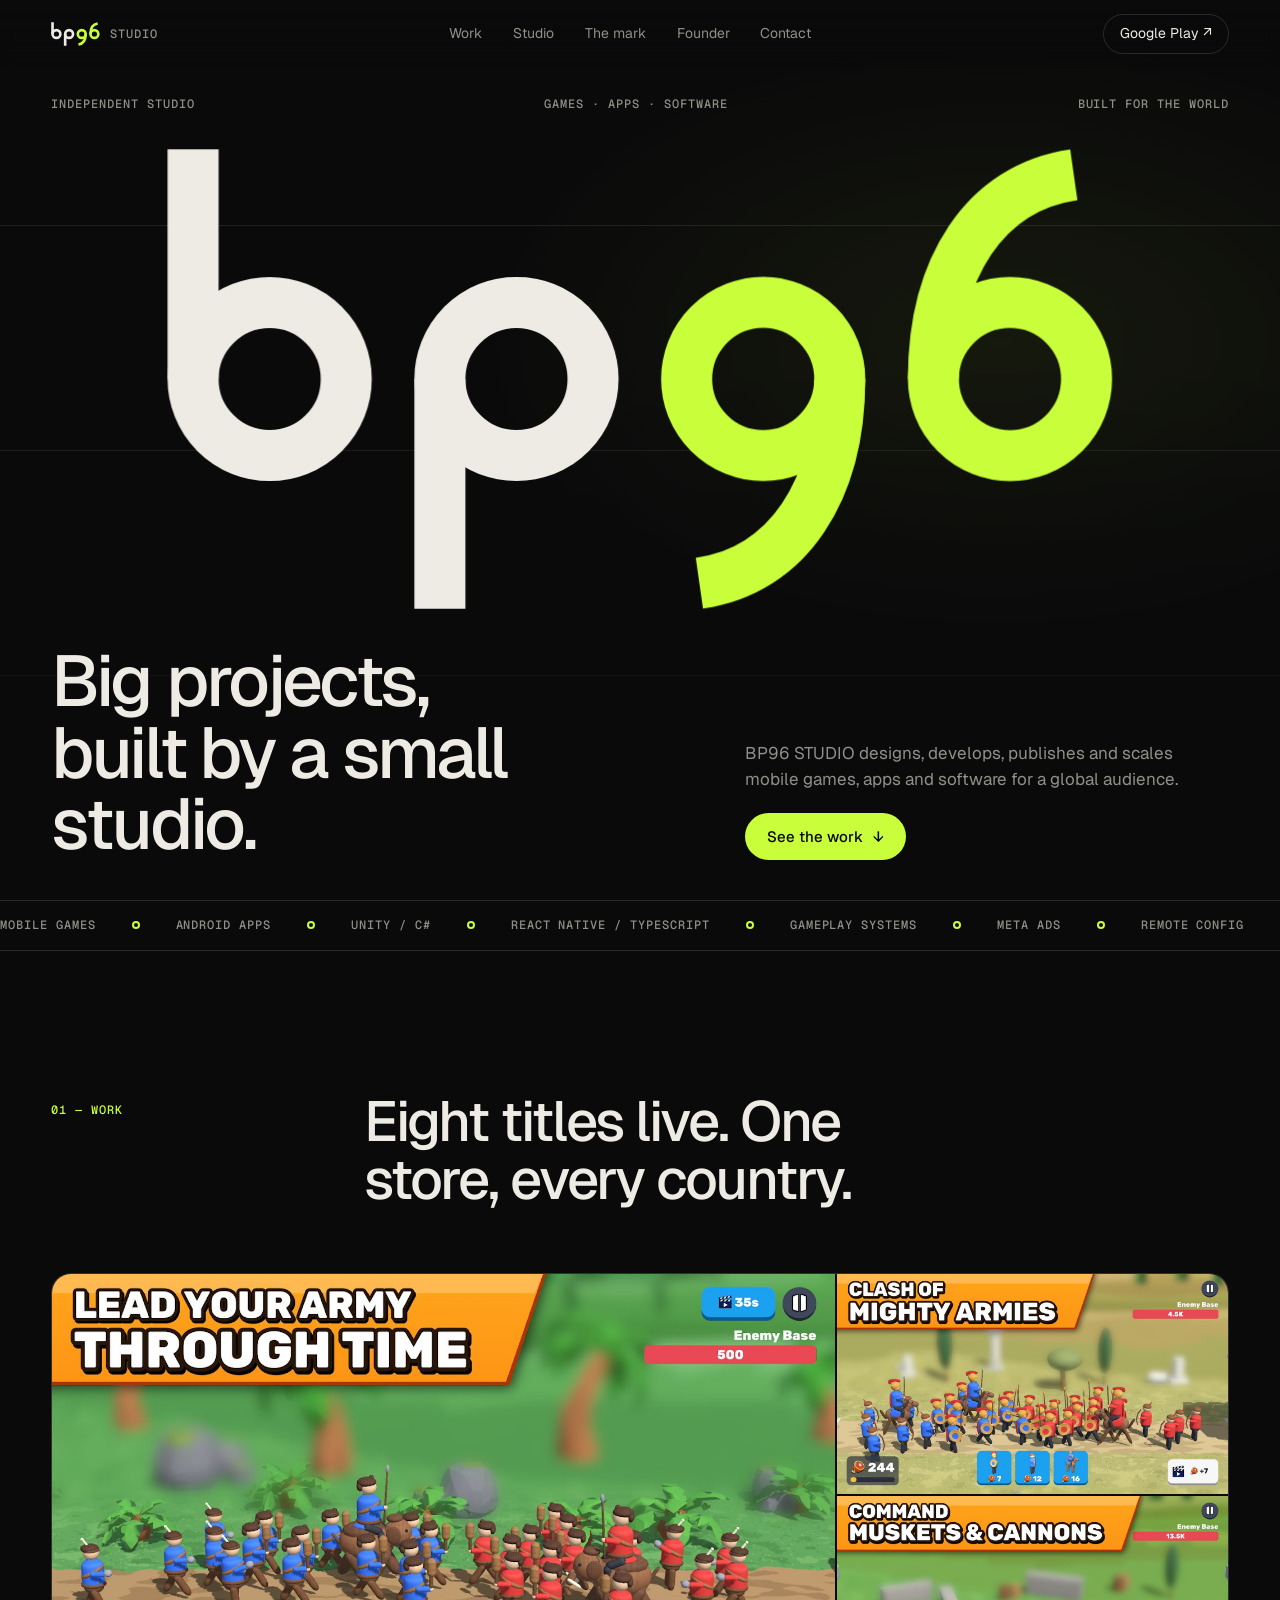
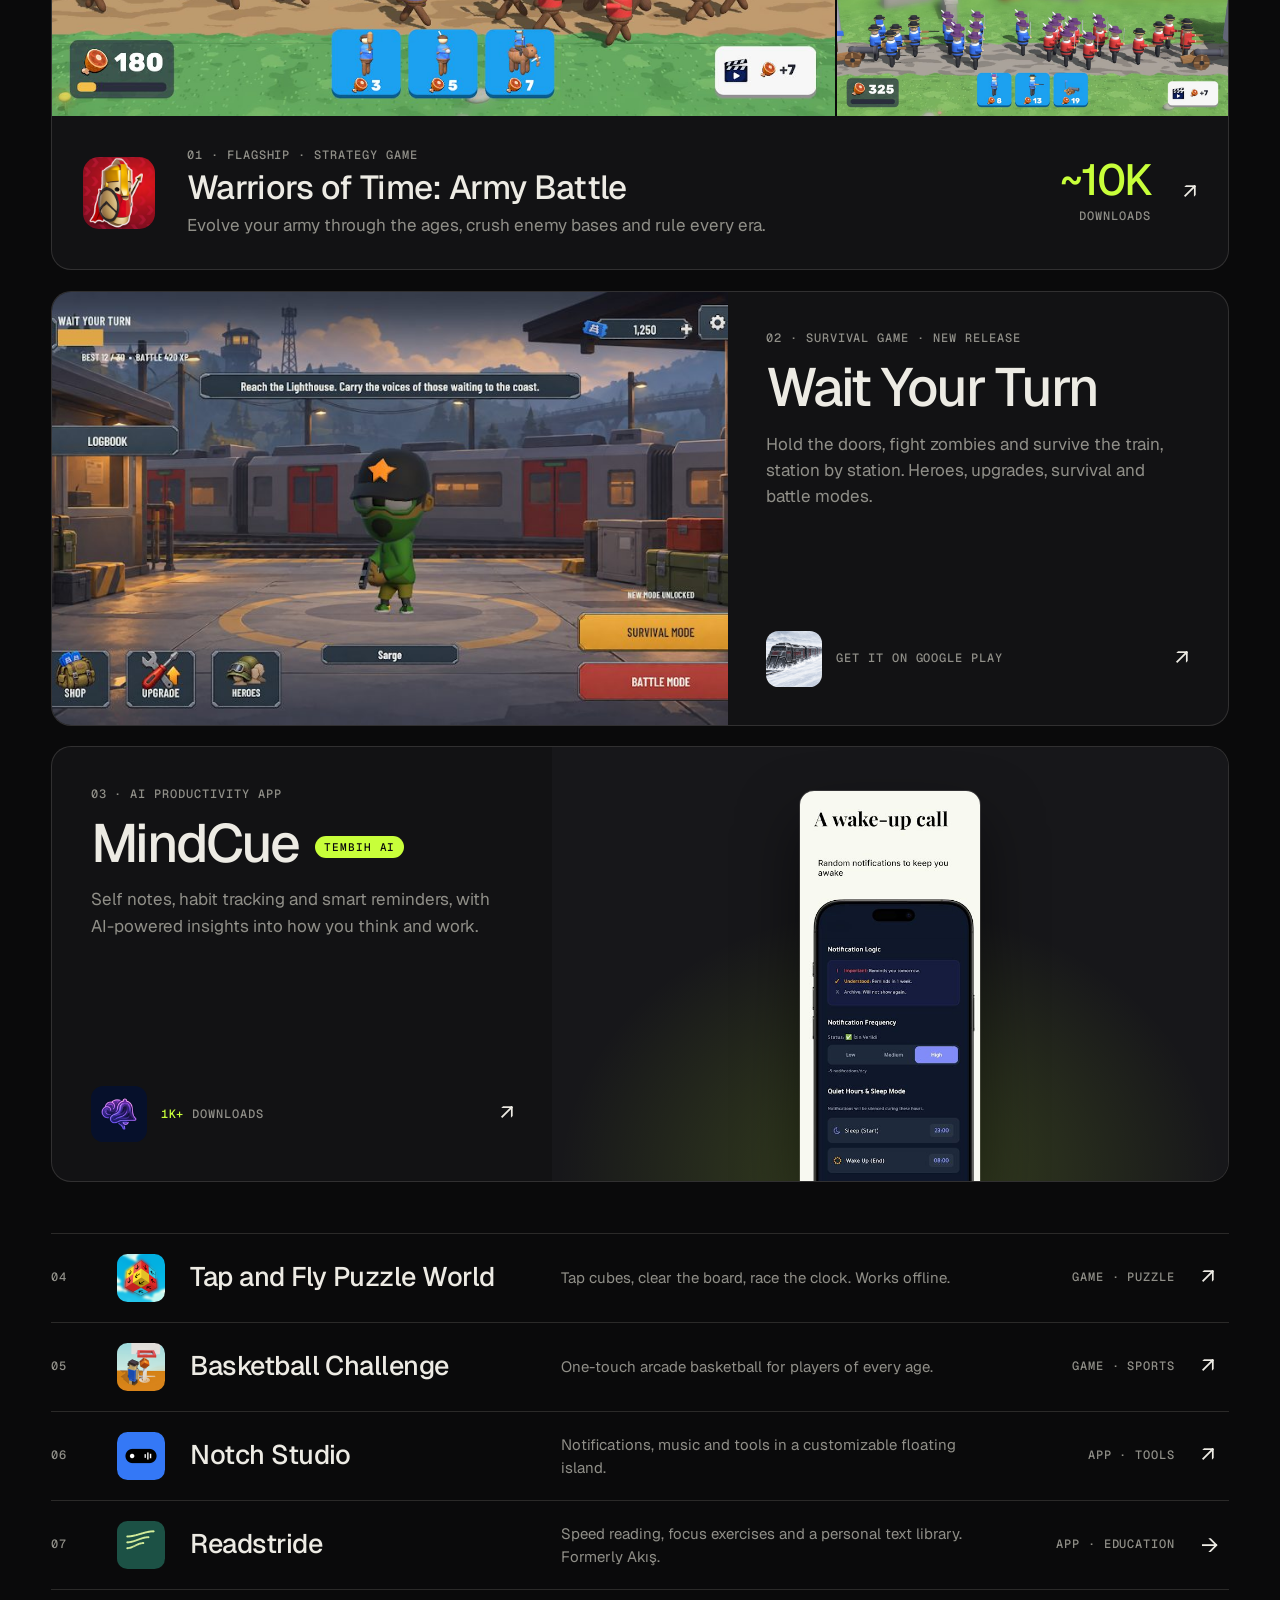
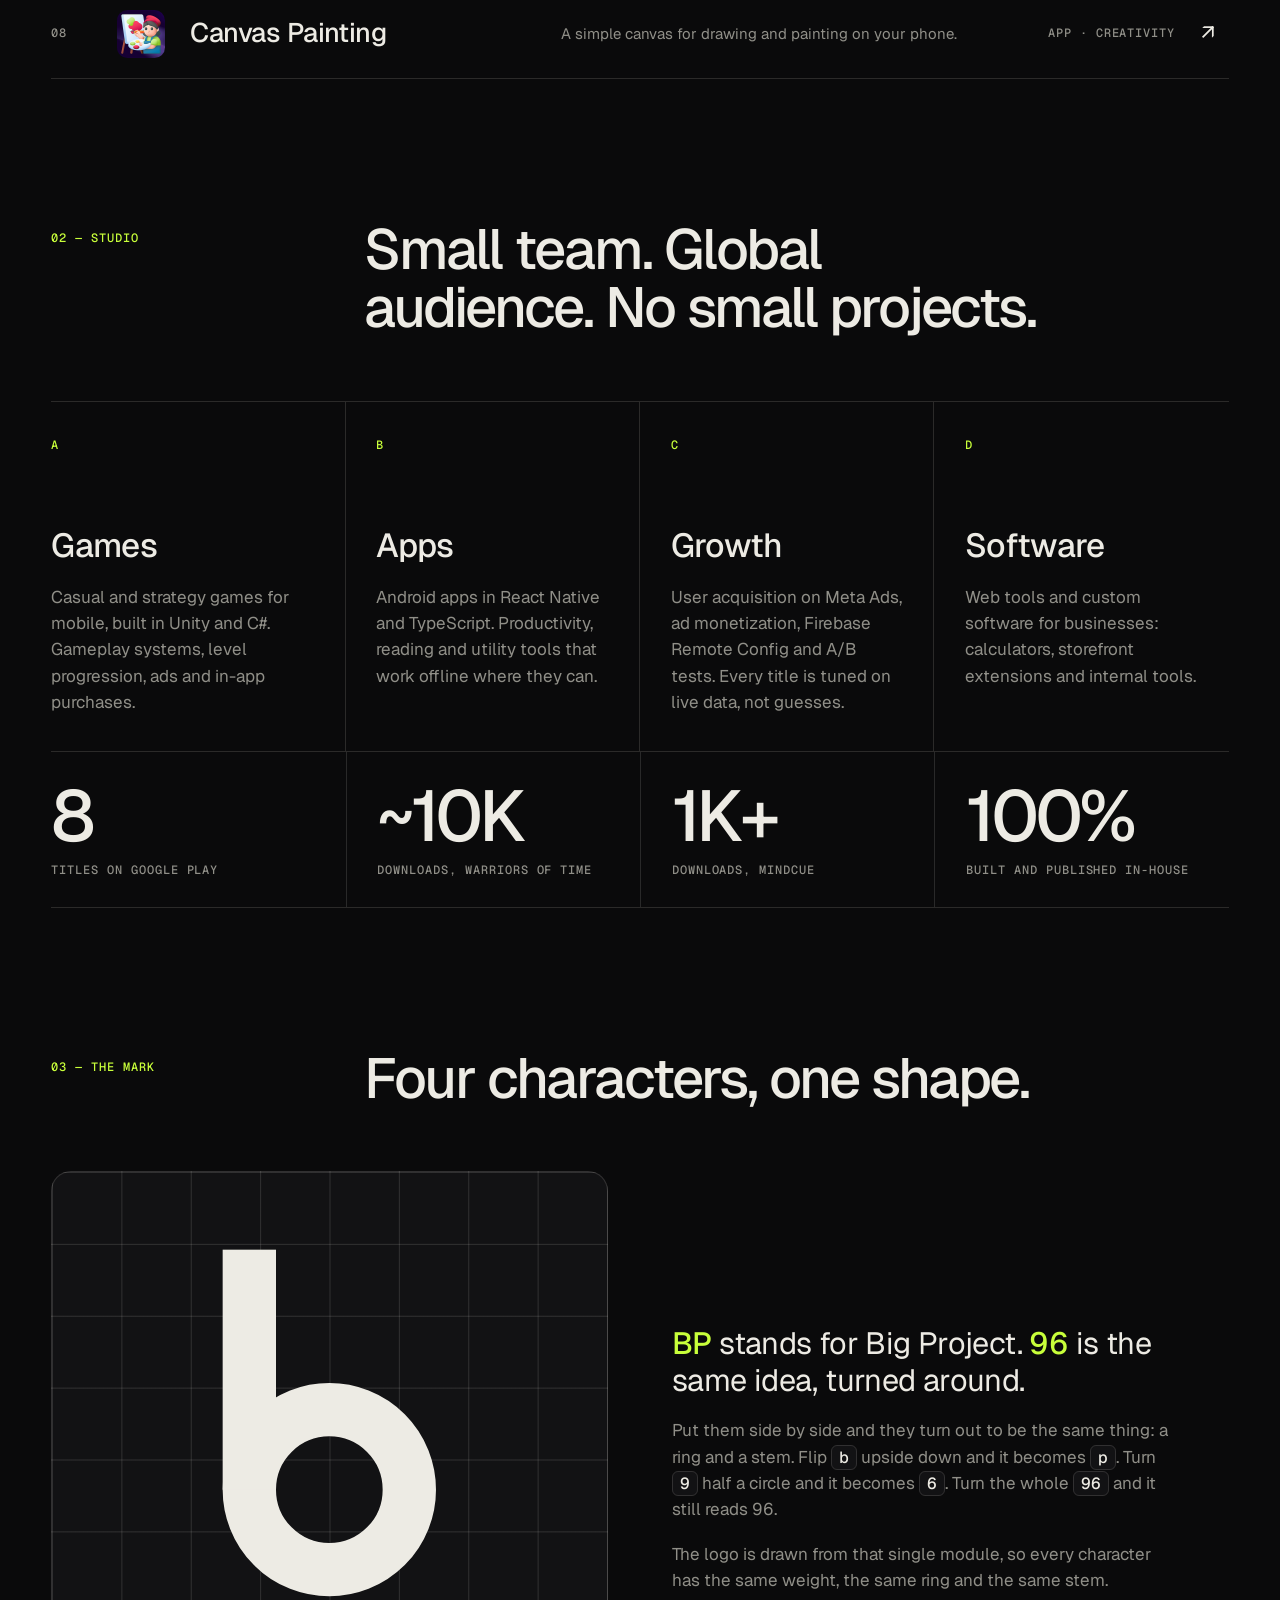
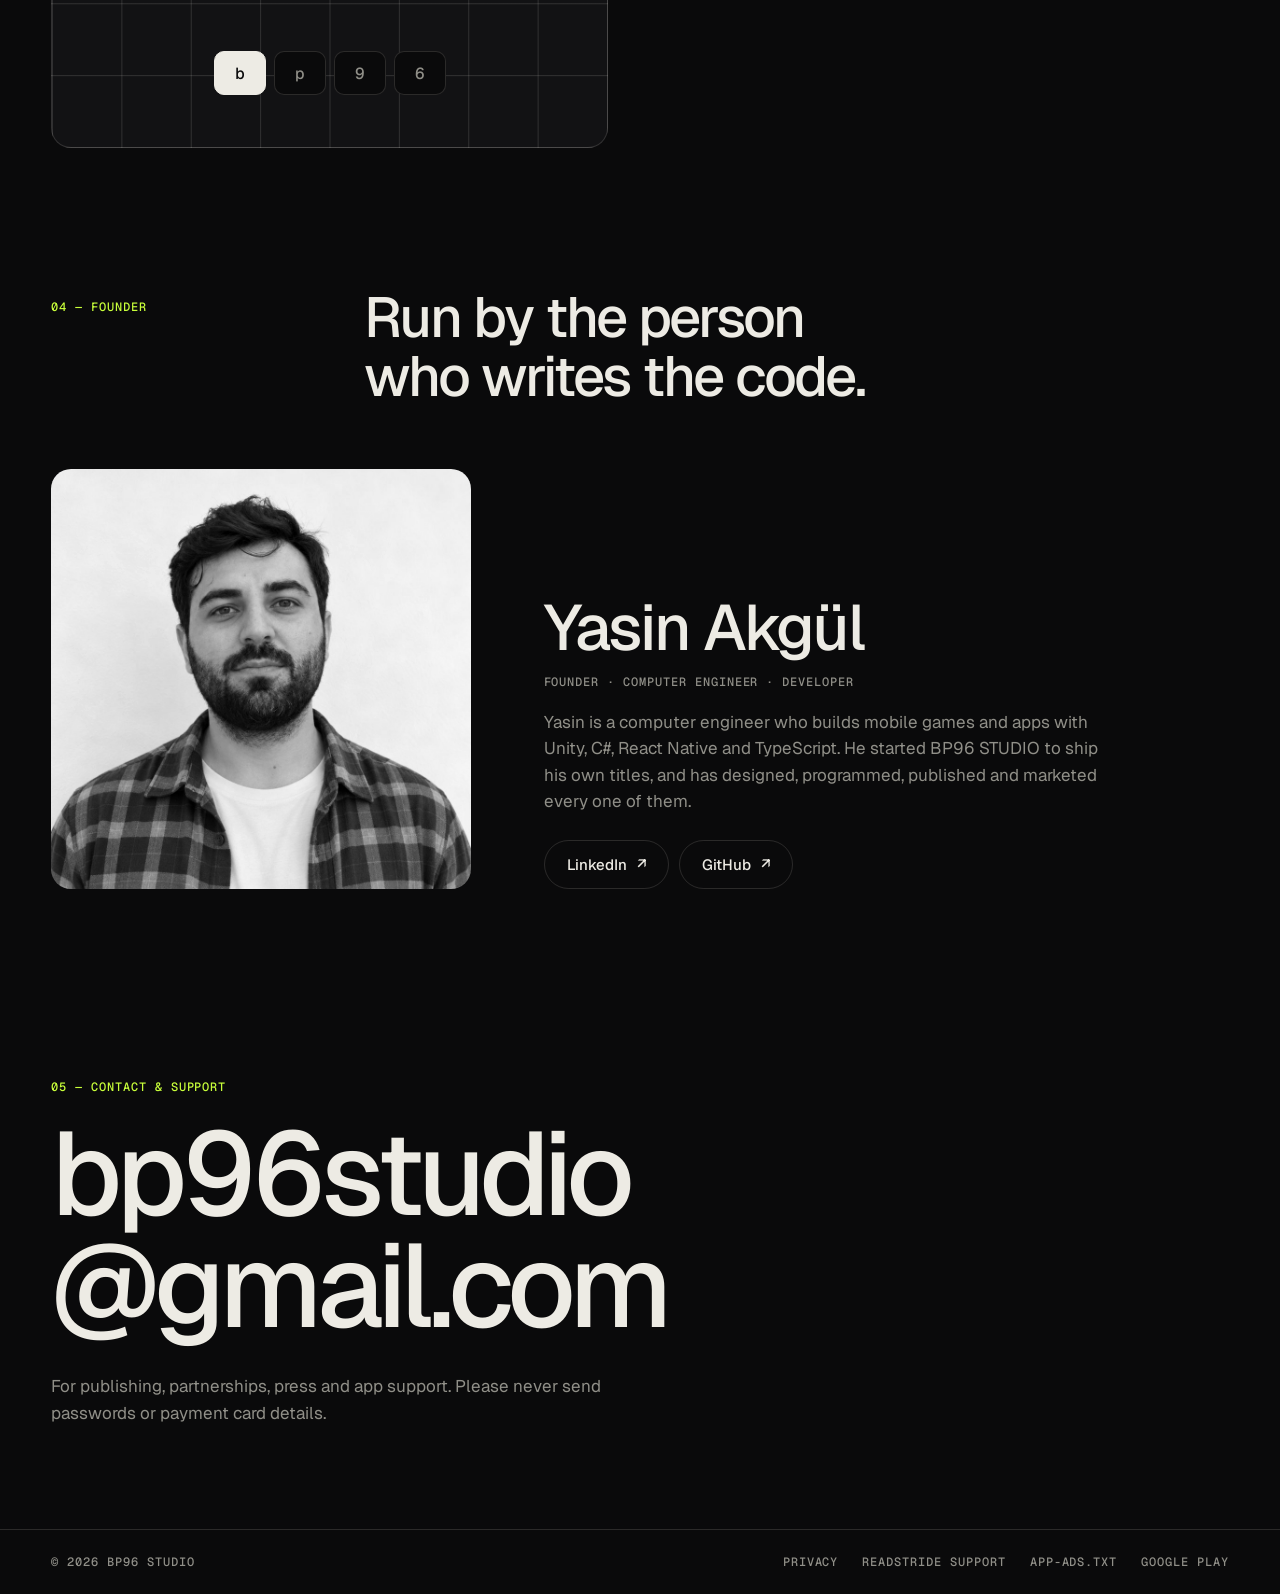
==== commit 08c569be: "Feature Wait Your Turn and MindCue, add Growth, go global in copy Co-Authored-By: Claude Fable 5.2 <" ====
--- a/index.html
+++ b/index.html
@@ -4,7 +4,7 @@
 <meta charset="utf-8">
 <meta name="viewport" content="width=device-width,initial-scale=1">
 <title>BP96 STUDIO — Mobile games, apps and software</title>
-<meta name="description" content="BP96 STUDIO is an independent studio that designs, develops and publishes mobile games, apps and software. Makers of Warriors of Time: Army Battle.">
+<meta name="description" content="BP96 STUDIO is an independent studio that designs, develops and publishes mobile games, apps and software. Makers of Warriors of Time, Wait Your Turn and MindCue.">
 <meta name="theme-color" content="#0a0a0b">
 <meta property="og:title" content="BP96 STUDIO — Mobile games, apps and software">
 <meta property="og:description" content="Big projects, built by a small studio. Makers of Warriors of Time: Army Battle.">
@@ -66,7 +66,7 @@
   <div class="hero-meta mono">
     <span>Independent studio</span>
     <span>Games · Apps · Software</span>
-    <span>Türkiye → Worldwide</span>
+    <span>Built for the world</span>
   </div>
 
   <svg viewBox="0 0 448 220" class="mark" role="img" aria-label="bp96">
@@ -79,7 +79,7 @@
   <div class="hero-foot">
     <h1>Big projects,<br>built by a small studio.</h1>
     <div class="hero-side">
-      <p>BP96 STUDIO designs, develops and publishes mobile games, apps and software — from the first prototype to the store listing.</p>
+      <p>BP96 STUDIO designs, develops, publishes and scales mobile games, apps and software for a global audience.</p>
       <a class="btn" href="#work">See the work <span aria-hidden="true">↓</span></a>
     </div>
   </div>
@@ -87,15 +87,15 @@
 
 <div class="ticker mono" aria-hidden="true">
   <div class="ticker-track">
-    <span>Mobile games</span><i></i><span>Android apps</span><i></i><span>Unity / C#</span><i></i><span>React Native / TypeScript</span><i></i><span>Gameplay systems</span><i></i><span>Custom software</span><i></i>
-    <span>Mobile games</span><i></i><span>Android apps</span><i></i><span>Unity / C#</span><i></i><span>React Native / TypeScript</span><i></i><span>Gameplay systems</span><i></i><span>Custom software</span><i></i>
+    <span>Mobile games</span><i></i><span>Android apps</span><i></i><span>Unity / C#</span><i></i><span>React Native / TypeScript</span><i></i><span>Gameplay systems</span><i></i><span>Meta Ads</span><i></i><span>Remote Config</span><i></i><span>Custom software</span><i></i>
+    <span>Mobile games</span><i></i><span>Android apps</span><i></i><span>Unity / C#</span><i></i><span>React Native / TypeScript</span><i></i><span>Gameplay systems</span><i></i><span>Meta Ads</span><i></i><span>Remote Config</span><i></i><span>Custom software</span><i></i>
   </div>
 </div>
 
 <section class="sec" id="work">
   <div class="sec-head rv">
     <span class="mono idx">01 — Work</span>
-    <h2>Eight titles live on Google Play.</h2>
+    <h2>Eight titles live. One store, every country.</h2>
   </div>
 
   <a class="feat rv" href="https://play.google.com/store/apps/details?id=com.Bp96Studio.WarriorsOfTime" target="_blank" rel="noopener">
@@ -111,37 +111,30 @@
         <h3>Warriors of Time: Army Battle</h3>
         <p>Evolve your army through the ages, crush enemy bases and rule every era.</p>
       </div>
-      <div class="feat-num"><b>5K+</b><span class="mono">downloads</span></div>
+      <div class="feat-num"><b>~10K</b><span class="mono">downloads</span></div>
       <span class="go" aria-hidden="true">↗</span>
     </div>
   </a>
 
-  <div class="duo">
-    <a class="card rv" href="https://play.google.com/store/apps/details?id=com.Bp96studio.waityourturn" target="_blank" rel="noopener">
-      <div class="shot"><img src="assets/apps/s-wyt.jpg" alt="Wait Your Turn gameplay on a train platform" width="900" height="506" loading="lazy"></div>
-      <div class="card-info">
-        <img class="icon" src="assets/apps/wyt.png" alt="" width="56" height="56" loading="lazy">
-        <div>
-          <span class="mono tag">02 · Survival game</span>
-          <h3>Wait Your Turn</h3>
-          <p>Hold the doors, fight zombies and survive the train, station by station.</p>
-        </div>
-        <span class="go" aria-hidden="true">↗</span>
-      </div>
-    </a>
-    <a class="card rv" href="https://play.google.com/store/apps/details?id=com.tembih.app" target="_blank" rel="noopener">
-      <div class="shot portrait"><img src="assets/apps/s-mindcue.jpg" alt="MindCue app screen" width="322" height="700" loading="lazy"></div>
-      <div class="card-info">
-        <img class="icon" src="assets/apps/mindcue.png" alt="" width="56" height="56" loading="lazy">
-        <div>
-          <span class="mono tag">03 · AI productivity app</span>
-          <h3>MindCue <small>Tembih AI</small></h3>
-          <p>Self notes, habit tracking and smart reminders with AI-powered insights.</p>
-        </div>
-        <span class="go" aria-hidden="true">↗</span>
-      </div>
-    </a>
-  </div>
+  <a class="split rv" href="https://play.google.com/store/apps/details?id=com.Bp96studio.waityourturn" target="_blank" rel="noopener">
+    <div class="shot"><img src="assets/apps/s-wyt.jpg" alt="Wait Your Turn: a soldier on a train platform at dusk" width="900" height="506" loading="lazy"></div>
+    <div class="split-info">
+      <span class="mono tag">02 · Survival game · New release</span>
+      <h3>Wait Your Turn</h3>
+      <p>Hold the doors, fight zombies and survive the train, station by station. Heroes, upgrades, survival and battle modes.</p>
+      <div class="split-foot"><img class="icon" src="assets/apps/wyt.png" alt="" width="56" height="56" loading="lazy"><span class="mono">Get it on Google Play</span><span class="go" aria-hidden="true">↗</span></div>
+    </div>
+  </a>
+
+  <a class="split flip rv" href="https://play.google.com/store/apps/details?id=com.tembih.app" target="_blank" rel="noopener">
+    <div class="shot portrait"><img src="assets/apps/s-mindcue.jpg" alt="MindCue app screen" width="322" height="700" loading="lazy"></div>
+    <div class="split-info">
+      <span class="mono tag">03 · AI productivity app</span>
+      <h3>MindCue <small>Tembih AI</small></h3>
+      <p>Self notes, habit tracking and smart reminders, with AI-powered insights into how you think and work.</p>
+      <div class="split-foot"><img class="icon" src="assets/apps/mindcue.png" alt="" width="56" height="56" loading="lazy"><span class="mono"><b>1K+</b> downloads</span><span class="go" aria-hidden="true">↗</span></div>
+    </div>
+  </a>
 
   <ul class="list">
     <li class="rv"><a href="https://play.google.com/store/apps/details?id=com.Bp96Studio.TapandFly" target="_blank" rel="noopener" data-peek="assets/apps/s-taf.jpg">
@@ -170,7 +163,7 @@
 <section class="sec" id="studio">
   <div class="sec-head rv">
     <span class="mono idx">02 — Studio</span>
-    <h2>One studio for the whole build: design, code, release, updates.</h2>
+    <h2>Small team. Global audience. No small projects.</h2>
   </div>
   <div class="cols">
     <article class="rv">
@@ -185,13 +178,19 @@
     </article>
     <article class="rv">
       <span class="mono">C</span>
+      <h3>Growth</h3>
+      <p>User acquisition on Meta Ads, ad monetization, Firebase Remote Config and A/B tests. Every title is tuned on live data, not guesses.</p>
+    </article>
+    <article class="rv">
+      <span class="mono">D</span>
       <h3>Software</h3>
       <p>Web tools and custom software for businesses: calculators, storefront extensions and internal tools.</p>
     </article>
   </div>
   <dl class="stats rv">
     <div><dt>8</dt><dd class="mono">titles on Google Play</dd></div>
-    <div><dt>5K+</dt><dd class="mono">downloads, Warriors of Time</dd></div>
+    <div><dt>~10K</dt><dd class="mono">downloads, Warriors of Time</dd></div>
+    <div><dt>1K+</dt><dd class="mono">downloads, MindCue</dd></div>
     <div><dt>100%</dt><dd class="mono">built and published in-house</dd></div>
   </dl>
 </section>
@@ -219,7 +218,7 @@
       </div>
     </div>
     <div class="mark-copy rv">
-      <p class="lead"><b>BP</b> is Big Project. <b>96</b> is the founder's birth year.</p>
+      <p class="lead"><b>BP</b> stands for Big Project. <b>96</b> is the same idea, turned around.</p>
       <p>Put them side by side and they turn out to be the same thing: a ring and a stem. Flip <i>b</i> upside down and it becomes <i>p</i>. Turn <i>9</i> half a circle and it becomes <i>6</i>. Turn the whole <i>96</i> and it still reads 96.</p>
       <p>The logo is drawn from that single module, so every character has the same weight, the same ring and the same stem.</p>
     </div>
@@ -236,7 +235,7 @@
     <div class="rv">
       <h3>Yasin Akgül</h3>
       <span class="mono tag">Founder · Computer engineer · Developer</span>
-      <p>Yasin is a computer engineer who builds mobile games and apps with Unity, C#, React Native and TypeScript. He started BP96 STUDIO to ship his own titles and has designed, programmed and published every one of them.</p>
+      <p>Yasin is a computer engineer who builds mobile games and apps with Unity, C#, React Native and TypeScript. He started BP96 STUDIO to ship his own titles, and has designed, programmed, published and marketed every one of them.</p>
       <div class="links">
         <a class="btn ghost" href="https://www.linkedin.com/in/yasinakgul/" target="_blank" rel="noopener">LinkedIn <span aria-hidden="true">↗</span></a>
         <a class="btn ghost" href="https://github.com/yasinakgulbp" target="_blank" rel="noopener">GitHub <span aria-hidden="true">↗</span></a>
--- a/assets/style.css
+++ b/assets/style.css
@@ -97,19 +97,24 @@
 .feat-num{text-align:right}
 .feat-num b{display:block;font-size:clamp(28px,3.4vw,52px);font-weight:500;letter-spacing:-.04em;line-height:1;color:var(--acc)}
 .feat-num span{color:var(--mute)}
-.feat:hover .go,.card:hover .go,.list a:hover .go{transform:translate(4px,-4px);color:var(--acc)}
-
-.duo{display:grid;grid-template-columns:1fr 1fr;gap:clamp(14px,1.6vw,24px);margin-top:clamp(14px,1.6vw,24px)}
-.card{display:flex;flex-direction:column;border:1px solid var(--line);border-radius:20px;overflow:hidden;background:var(--bg2)}
-.shot{aspect-ratio:16/9;overflow:hidden;display:grid;place-items:center;background:#17171a}
-.shot img{width:100%;height:100%;object-fit:cover;transition:transform .9s var(--ease)}
-.shot.portrait{background:radial-gradient(70% 90% at 50% 100%,rgba(200,255,58,.16),transparent 70%),#17171a;align-items:end}
-.shot.portrait img{width:auto;height:90%;border-radius:14px 14px 0 0;box-shadow:0 0 0 1px var(--line),0 30px 60px rgba(0,0,0,.5)}
-.card:hover .shot img{transform:scale(1.03)}
-.card-info{display:grid;grid-template-columns:auto 1fr auto;gap:18px;align-items:center;padding:clamp(18px,2vw,26px)}
-.card-info h3{font-size:clamp(20px,2vw,28px);line-height:1.15}
-.card-info h3 small{font:500 11px var(--mono);letter-spacing:.08em;text-transform:uppercase;color:#0a0a0b;background:var(--acc);border-radius:99px;padding:3px 8px;vertical-align:middle;margin-left:6px;white-space:nowrap}
-.card-info p{color:var(--mute);font-size:15px;margin-top:4px}
+.feat:hover .go,.split:hover .go,.list a:hover .go{transform:translate(4px,-4px);color:var(--acc)}
+
+.split{display:grid;grid-template-columns:1.35fr 1fr;border:1px solid var(--line);border-radius:20px;overflow:hidden;background:var(--bg2);margin-top:clamp(14px,1.6vw,24px)}
+.split.flip{grid-template-columns:1fr 1.35fr}
+.split.flip .shot{order:2}
+.split{min-height:clamp(320px,34vw,500px)}
+.shot{position:relative;overflow:hidden;min-width:0;background:#17171a}
+.shot img{position:absolute;inset:0;width:100%;height:100%;object-fit:cover;transition:transform .9s var(--ease)}
+.shot.portrait{background:radial-gradient(70% 90% at 50% 100%,rgba(200,255,58,.2),transparent 70%),#17171a}
+.shot.portrait img{inset:auto 0 0 0;margin:auto;width:auto;height:90%;border-radius:14px 14px 0 0;box-shadow:0 0 0 1px var(--line),0 30px 60px rgba(0,0,0,.5)}
+.split:hover .shot img{transform:scale(1.03)}
+.split-info{display:flex;flex-direction:column;padding:clamp(22px,3vw,44px)}
+.split-info h3{font-size:clamp(30px,4.2vw,64px);line-height:1;letter-spacing:-.04em;margin-top:8px}
+.split-info h3 small{font:500 11px var(--mono);letter-spacing:.08em;text-transform:uppercase;color:#0a0a0b;background:var(--acc);border-radius:99px;padding:4px 9px;vertical-align:middle;margin-left:6px;white-space:nowrap}
+.split-info p{color:var(--mute);margin-top:16px;max-width:40ch}
+.split-foot{display:flex;align-items:center;gap:14px;margin-top:auto;padding-top:28px;color:var(--mute)}
+.split-foot b{color:var(--acc);font-weight:500}
+.split-foot .go{margin-left:auto;color:var(--fg)}
 
 /* list */
 .list{margin-top:clamp(28px,4vw,56px);border-top:1px solid var(--line)}
@@ -126,17 +131,17 @@
 @media (hover:none),(max-width:900px){.peek{display:none}}
 
 /* studio */
-.cols{display:grid;grid-template-columns:repeat(3,1fr);border-top:1px solid var(--line)}
+.cols{display:grid;grid-template-columns:repeat(4,1fr);border-top:1px solid var(--line)}
 .cols article{padding:28px clamp(16px,2.4vw,36px) 36px 0;border-right:1px solid var(--line)}
 .cols article+article{padding-left:clamp(16px,2.4vw,36px)}
 .cols article:last-child{border-right:0}
 .cols .mono{color:var(--acc)}
-.cols h3{font-size:clamp(26px,3vw,44px);margin:clamp(28px,5vw,72px) 0 12px}
+.cols h3{font-size:clamp(26px,2.6vw,40px);margin:clamp(28px,5vw,72px) 0 12px}
 .cols p{color:var(--mute);max-width:38ch}
-.stats{display:grid;grid-template-columns:repeat(3,1fr);border-block:1px solid var(--line)}
+.stats{display:grid;grid-template-columns:repeat(4,1fr);border-block:1px solid var(--line)}
 .stats div{padding:28px 0}
 .stats div+div{padding-left:clamp(16px,2.4vw,36px);border-left:1px solid var(--line)}
-.stats dt{font-size:clamp(44px,7vw,112px);font-weight:500;letter-spacing:-.05em;line-height:1}
+.stats dt{font-size:clamp(40px,5.6vw,92px);font-weight:500;letter-spacing:-.05em;line-height:1}
 .stats dd{color:var(--mute);margin-top:10px}
 
 /* mark */
@@ -200,7 +205,10 @@
   .feat-info{grid-template-columns:auto 1fr auto}
   .feat-info .go{display:none}
   .feat-info .icon{width:52px;height:52px}
-  .duo,.mark-grid,.founder{grid-template-columns:1fr}
+  .split,.split.flip,.mark-grid,.founder{grid-template-columns:1fr}
+  .split.flip .shot{order:0}
+  .split{min-height:0}
+  .shot{aspect-ratio:16/10}
   .list a{grid-template-columns:44px minmax(0,1fr) 24px;row-gap:4px}
   .list .n,.list .c{display:none}
   .list img{grid-row:1/3;width:44px;height:44px}
